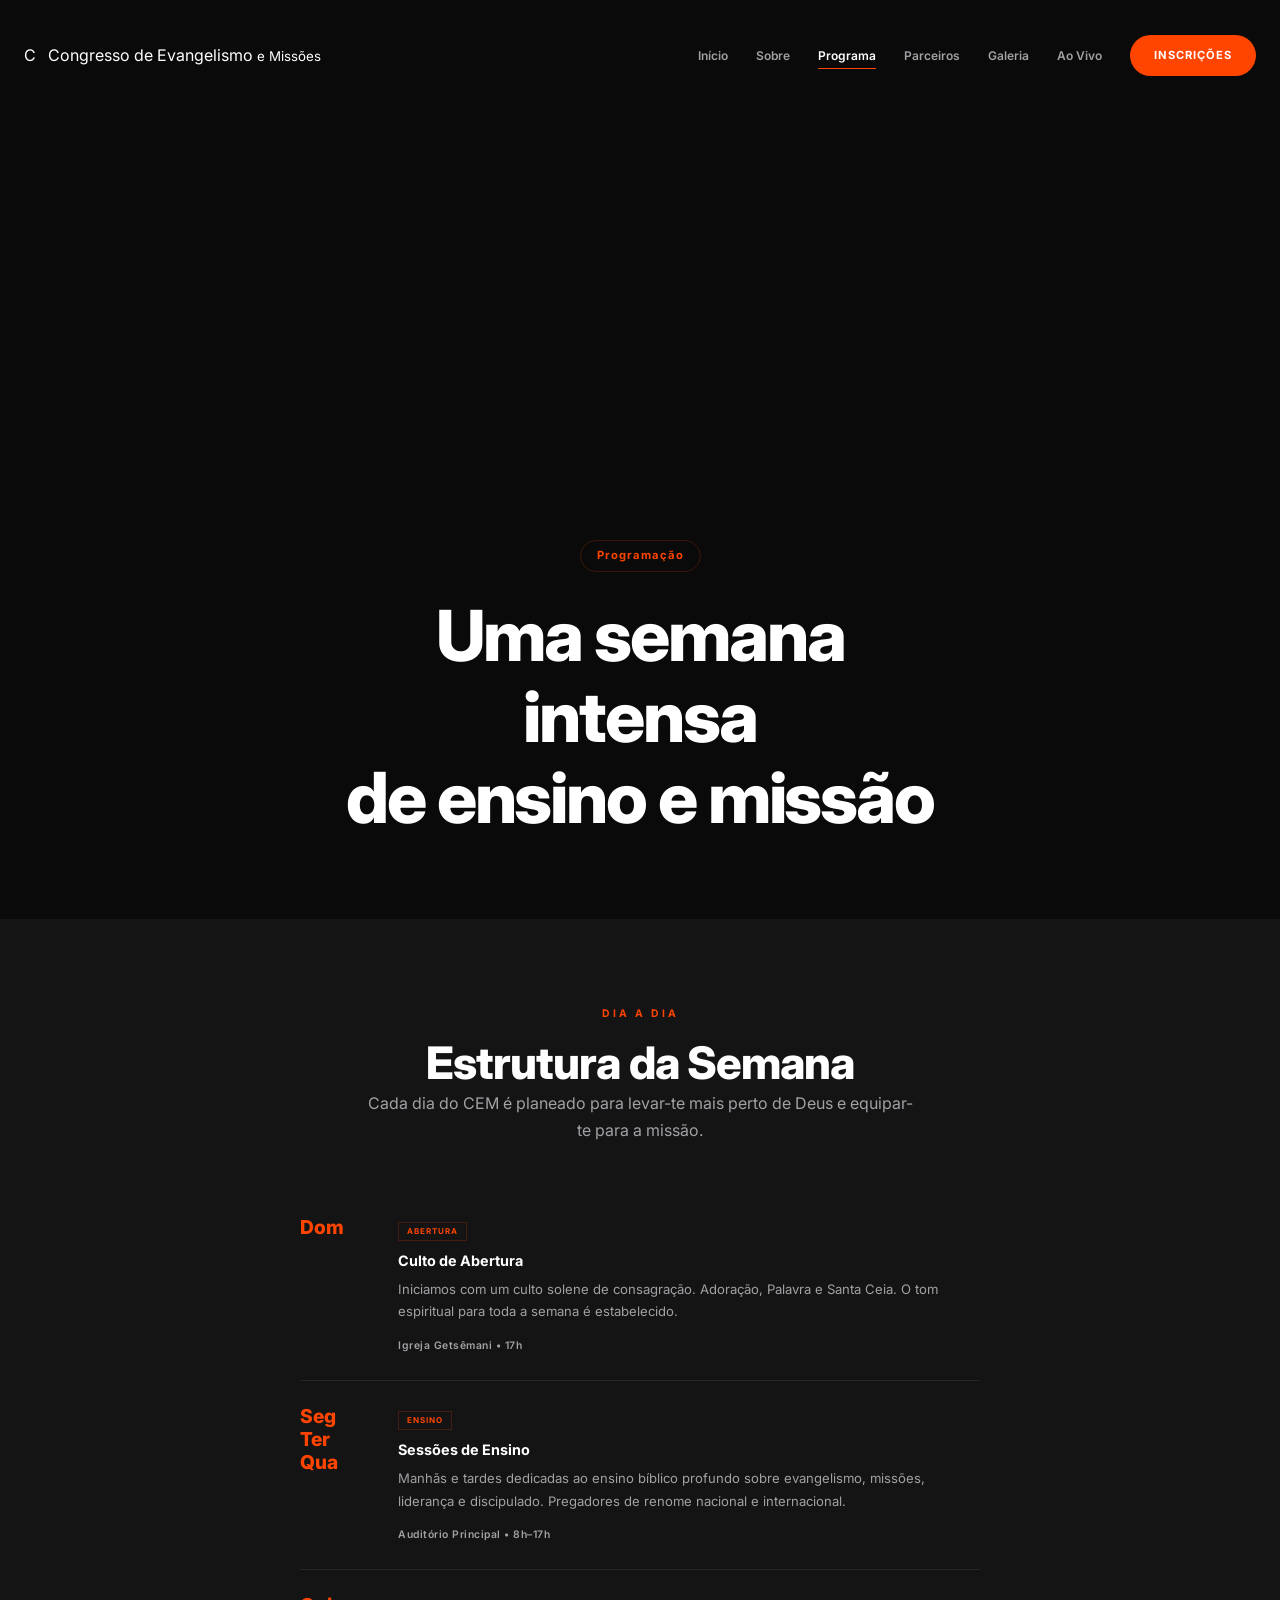
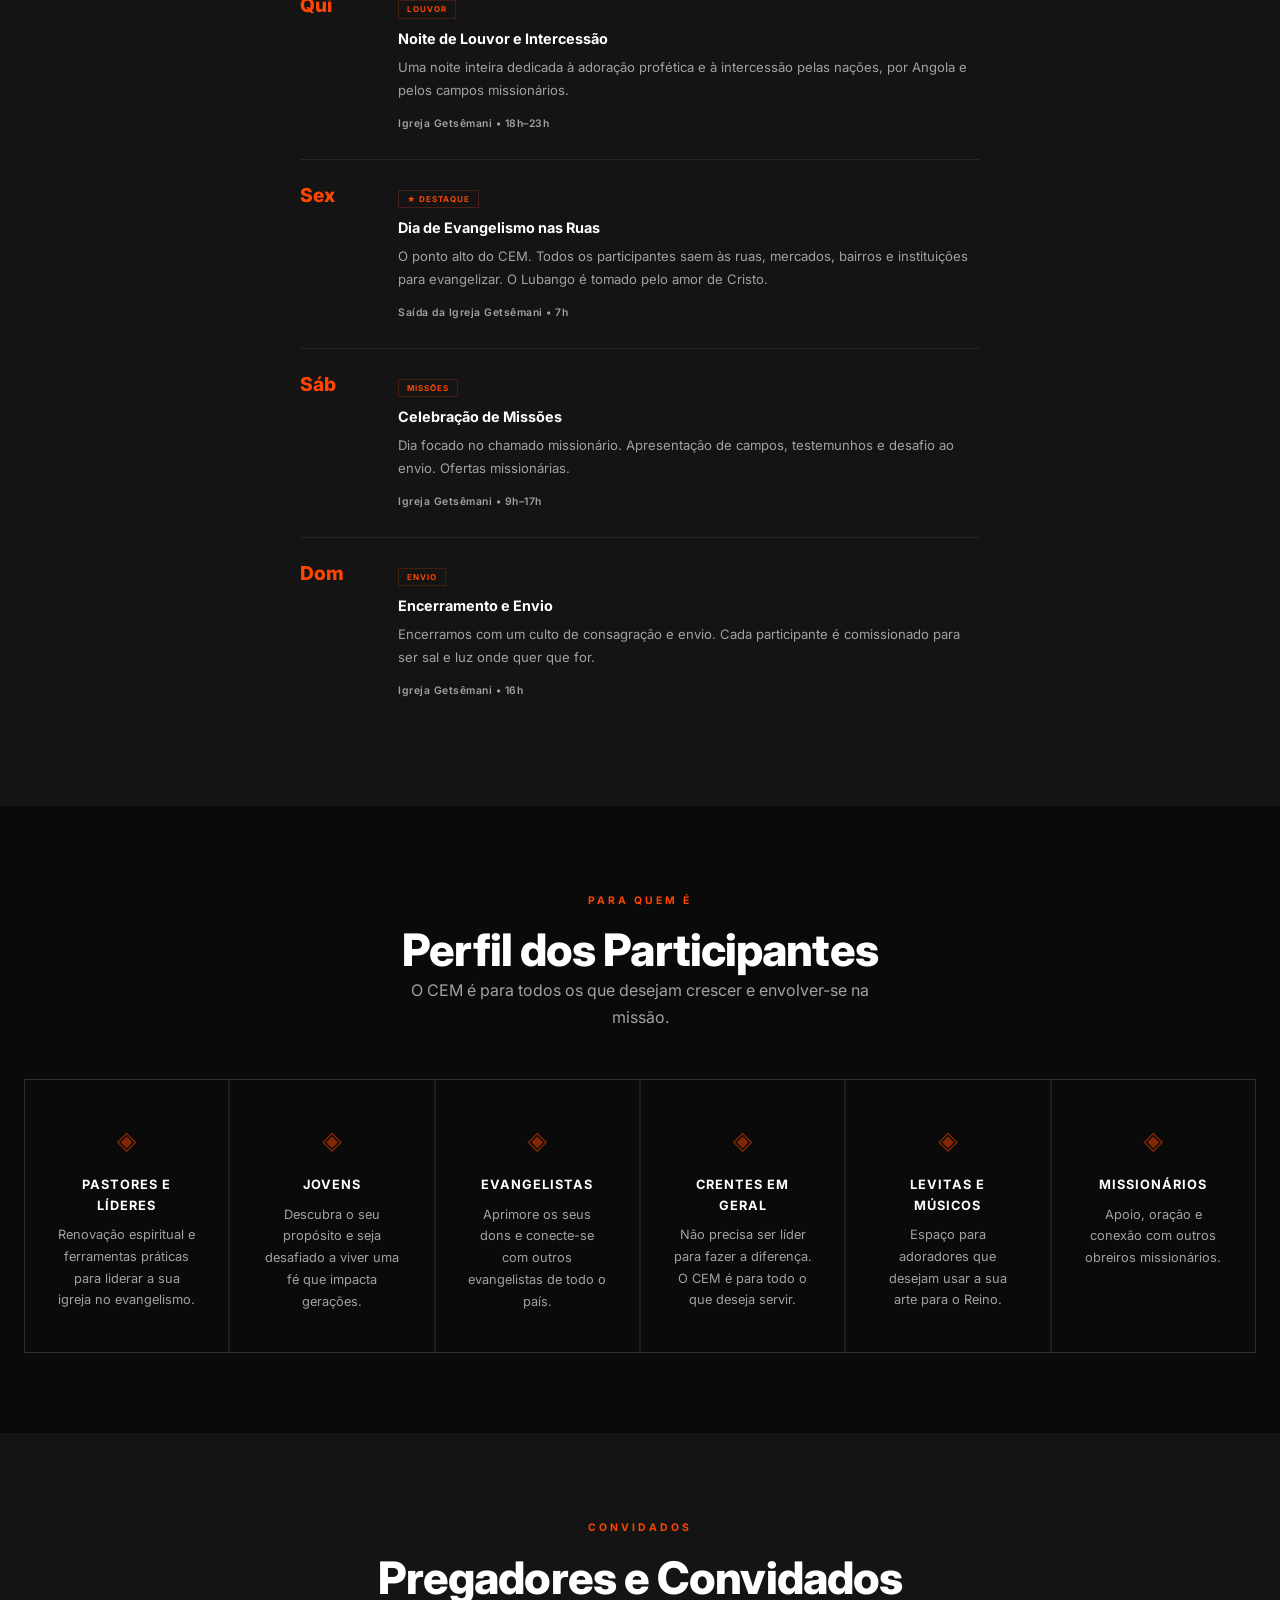
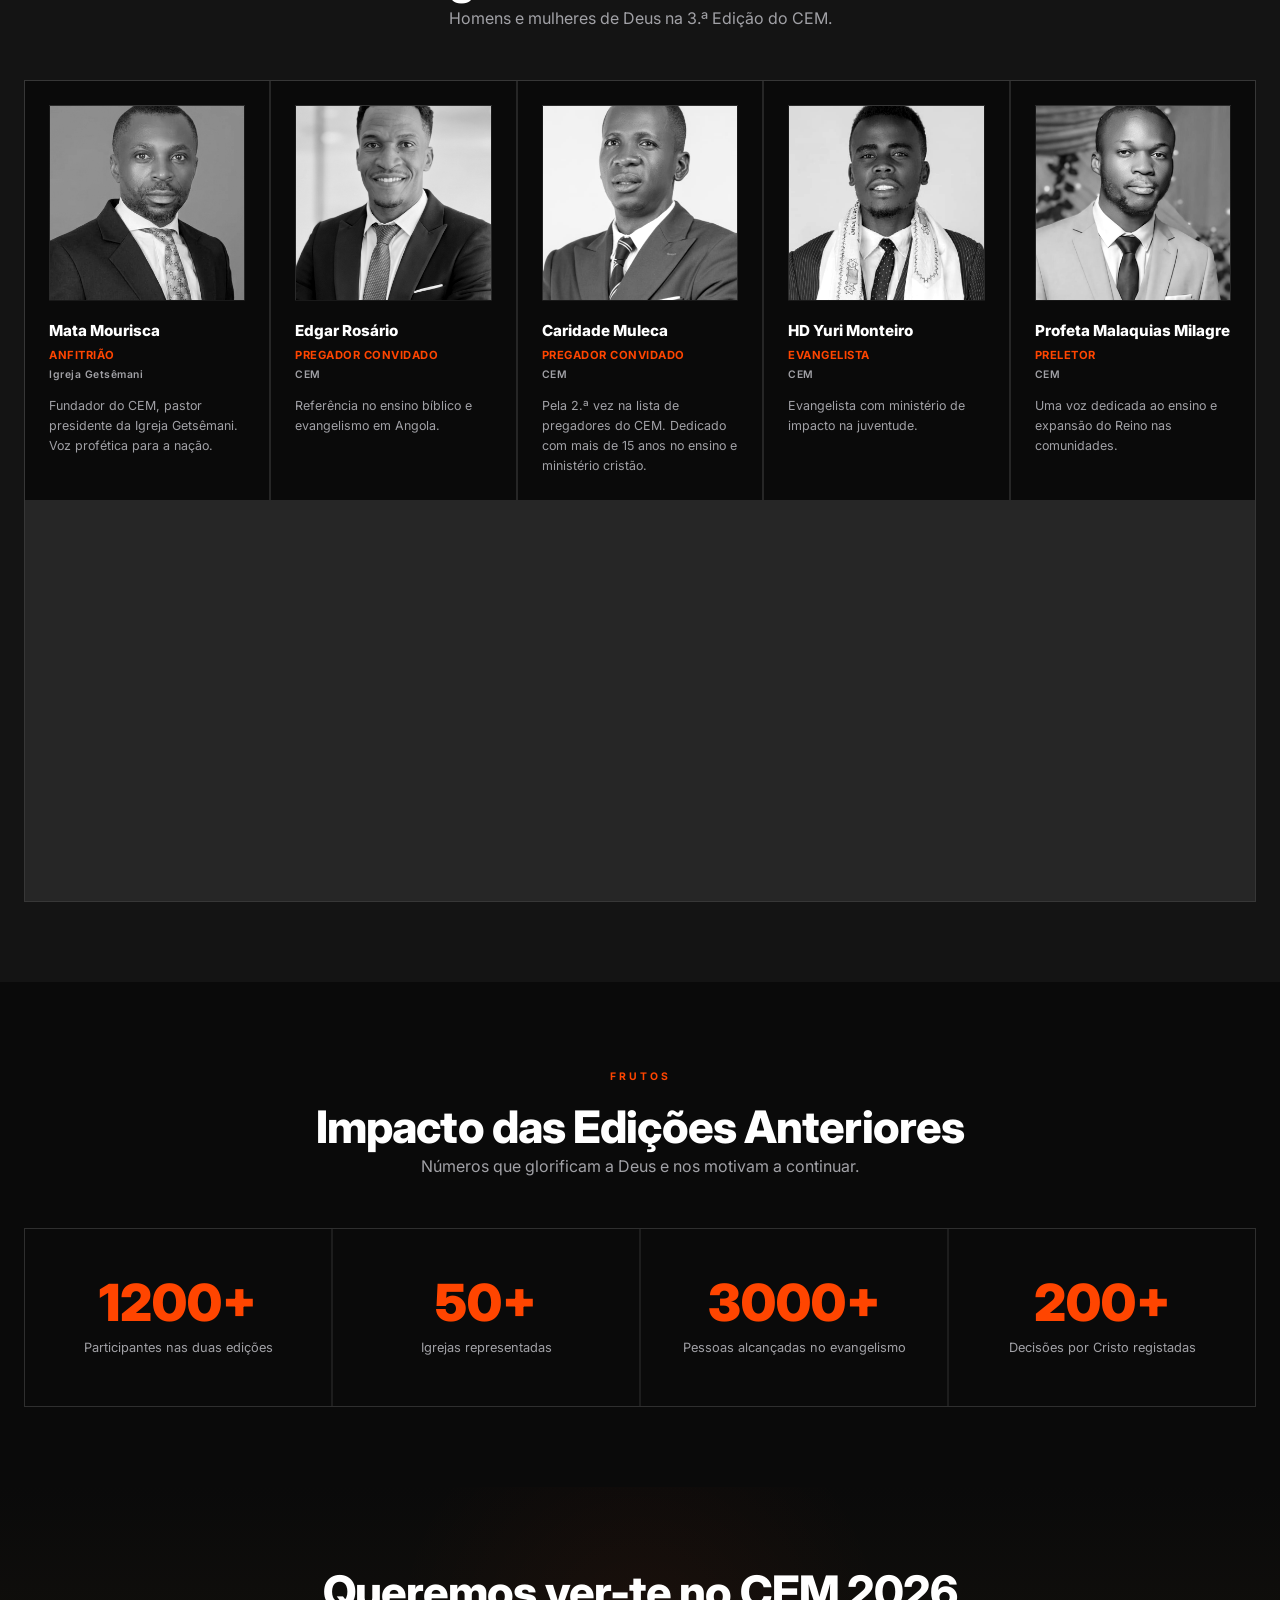
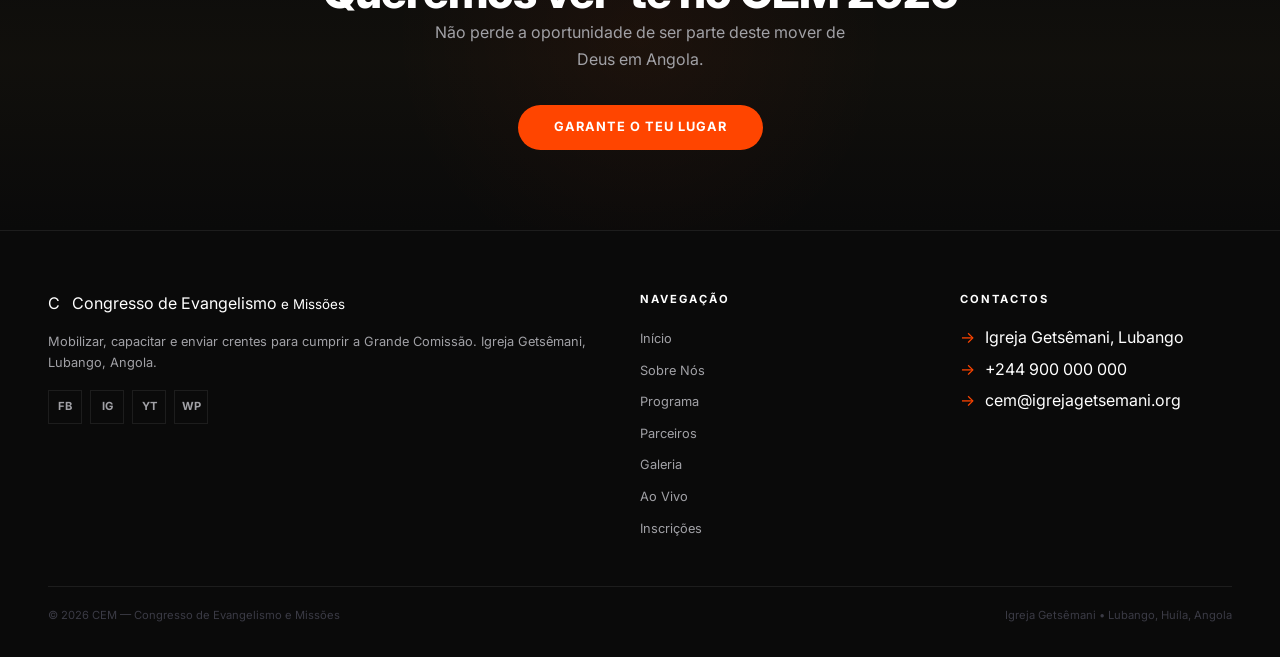
==== congresso.html @ a2cdaaf8 "Initial commit" ====
<!DOCTYPE html>
<html lang="pt">
<head>
  <meta charset="UTF-8">
  <meta name="viewport" content="width=device-width, initial-scale=1.0">
  <title>Programa — CEM | Congresso de Evangelismo e Missões</title>
  <meta name="description" content="Programa completo do CEM: ensino, adoração, intercessão, evangelismo prático nas ruas e celebração de missões.">
  <link rel="icon" href="data:image/svg+xml,<svg xmlns='http://www.w3.org/2000/svg' viewBox='0 0 100 100'><text y='.9em' font-size='90'>✝</text></svg>">
  <link rel="stylesheet" href="css/style.css?v=5">
</head>
<body>

  <header class="header">
    <div class="container">
      <a href="index.html" class="logo">
        <span class="logo-icon">C</span>
        <span class="logo-text">Congresso de Evangelismo <small>e Missões</small></span>
      </a>
      <nav class="nav-desktop">
        <a href="index.html">Início</a>
        <a href="sobre.html">Sobre</a>
        <a href="congresso.html" class="active">Programa</a>
        <a href="parcerias.html">Parceiros</a>
        <a href="galeria.html">Galeria</a>
        <a href="live.html">Ao Vivo</a>
        <a href="inscricao.html" class="btn-small">Inscrições</a>
      </nav>
      <button class="hamburger" id="menuToggle" aria-label="Menu">
        <span></span><span></span><span></span>
      </button>
    </div>
  </header>

  <div class="menu-overlay" id="menuOverlay">
    <nav>
      <a href="index.html">Início</a>
      <a href="sobre.html">Sobre</a>
      <a href="congresso.html" class="active">Programa</a>
      <a href="parcerias.html">Parceiros</a>
      <a href="galeria.html">Galeria</a>
      <a href="live.html">Ao Vivo</a>
      <a href="inscricao.html">Inscrições</a>
    </nav>
  </div>

  <div class="page-hero">
    <div class="hero-rings">
      <div class="hero-ring"></div>
      <div class="hero-ring r2"></div>
      <div class="hero-ring r3"></div>
    </div>
    <div class="container">
      <span class="hero-badge">Programação</span>
      <h1>Uma semana intensa<br>de ensino e missão</h1>
    </div>
  </div>

  <section class="page-section alt">
    <div class="container text-center">
      <span class="section-label">Dia a Dia</span>
      <h2>Estrutura da Semana</h2>
      <p style="max-width:550px;margin:0 auto 3rem;">Cada dia do CEM é planeado para levar-te mais perto de Deus e equipar-te para a missão.</p>
    </div>
    <div class="container">
      <div class="schedule-list">
        <div class="schedule-item" id="dom">
          <div class="schedule-day">Dom</div>
          <div>
            <span class="schedule-badge">Abertura</span>
            <h4>Culto de Abertura</h4>
            <p>Iniciamos com um culto solene de consagração. Adoração, Palavra e Santa Ceia. O tom espiritual para toda a semana é estabelecido.</p>
            <span class="schedule-time">Igreja Getsêmani • 17h</span>
          </div>
        </div>
        <div class="schedule-item" id="seg">
          <div class="schedule-day">Seg<br>Ter<br>Qua</div>
          <div>
            <span class="schedule-badge">Ensino</span>
            <h4>Sessões de Ensino</h4>
            <p>Manhãs e tardes dedicadas ao ensino bíblico profundo sobre evangelismo, missões, liderança e discipulado. Pregadores de renome nacional e internacional.</p>
            <span class="schedule-time">Auditório Principal • 8h–17h</span>
          </div>
        </div>
        <div class="schedule-item" id="qui">
          <div class="schedule-day">Qui</div>
          <div>
            <span class="schedule-badge">Louvor</span>
            <h4>Noite de Louvor e Intercessão</h4>
            <p>Uma noite inteira dedicada à adoração profética e à intercessão pelas nações, por Angola e pelos campos missionários.</p>
            <span class="schedule-time">Igreja Getsêmani • 18h–23h</span>
          </div>
        </div>
        <div class="schedule-item" id="sex">
          <div class="schedule-day">Sex</div>
          <div>
            <span class="schedule-badge highlight">★ Destaque</span>
            <h4>Dia de Evangelismo nas Ruas</h4>
            <p>O ponto alto do CEM. Todos os participantes saem às ruas, mercados, bairros e instituições para evangelizar. O Lubango é tomado pelo amor de Cristo.</p>
            <span class="schedule-time">Saída da Igreja Getsêmani • 7h</span>
          </div>
        </div>
        <div class="schedule-item" id="sab">
          <div class="schedule-day">Sáb</div>
          <div>
            <span class="schedule-badge">Missões</span>
            <h4>Celebração de Missões</h4>
            <p>Dia focado no chamado missionário. Apresentação de campos, testemunhos e desafio ao envio. Ofertas missionárias.</p>
            <span class="schedule-time">Igreja Getsêmani • 9h–17h</span>
          </div>
        </div>
        <div class="schedule-item" id="domingo">
          <div class="schedule-day">Dom</div>
          <div>
            <span class="schedule-badge">Envio</span>
            <h4>Encerramento e Envio</h4>
            <p>Encerramos com um culto de consagração e envio. Cada participante é comissionado para ser sal e luz onde quer que for.</p>
            <span class="schedule-time">Igreja Getsêmani • 16h</span>
          </div>
        </div>
      </div>
    </div>
  </section>

  <section class="page-section">
    <div class="container text-center">
      <span class="section-label">Para Quem É</span>
      <h2>Perfil dos Participantes</h2>
      <p style="max-width:500px;margin:0 auto 3rem;">O CEM é para todos os que desejam crescer e envolver-se na missão.</p>
    </div>
    <div class="container">
      <div class="pillars-grid">
        <div class="pillar-card"><span class="icon">◈</span><h4>Pastores e Líderes</h4><p>Renovação espiritual e ferramentas práticas para liderar a sua igreja no evangelismo.</p></div>
        <div class="pillar-card"><span class="icon">◈</span><h4>Jovens</h4><p>Descubra o seu propósito e seja desafiado a viver uma fé que impacta gerações.</p></div>
        <div class="pillar-card"><span class="icon">◈</span><h4>Evangelistas</h4><p>Aprimore os seus dons e conecte-se com outros evangelistas de todo o país.</p></div>
        <div class="pillar-card"><span class="icon">◈</span><h4>Crentes em Geral</h4><p>Não precisa ser líder para fazer a diferença. O CEM é para todo o que deseja servir.</p></div>
        <div class="pillar-card"><span class="icon">◈</span><h4>Levitas e Músicos</h4><p>Espaço para adoradores que desejam usar a sua arte para o Reino.</p></div>
        <div class="pillar-card"><span class="icon">◈</span><h4>Missionários</h4><p>Apoio, oração e conexão com outros obreiros missionários.</p></div>
      </div>
    </div>
  </section>

  <section class="page-section alt">
    <div class="container text-center">
      <span class="section-label">Convidados</span>
      <h2>Pregadores e Convidados</h2>
      <p style="max-width:500px;margin:0 auto 3rem;">Homens e mulheres de Deus na 3.ª Edição do CEM.</p>
    </div>
    <div class="container">
      <div class="speakers-grid">
        <div class="speaker-card" data-reveal>
          <div class="speaker-photo">
            <img src="images/pregadores/Mata_Mourisca.png" class="speaker-img" alt="Mata Mourisca">
          </div>
          <div class="speaker-info">
            <h4>Mata Mourisca</h4>
            <span class="speaker-role">Anfitrião</span>
            <span class="speaker-org">Igreja Getsêmani</span>
          </div>
          <p>Fundador do CEM, pastor presidente da Igreja Getsêmani. Voz profética para a nação.</p>
        </div>
        <div class="speaker-card" data-reveal>
          <div class="speaker-photo">
            <img src="images/pregadores/01.png" class="speaker-img" alt="Edgar Rosário">
          </div>
          <div class="speaker-info">
            <h4>Edgar Rosário</h4>
            <span class="speaker-role">Pregador Convidado</span>
            <span class="speaker-org">CEM</span>
          </div>
          <p>Referência no ensino bíblico e evangelismo em Angola.</p>
        </div>
        <div class="speaker-card" data-reveal>
          <div class="speaker-photo">
            <img src="images/pregadores/02.png" class="speaker-img" alt="Caridade Muleca">
          </div>
          <div class="speaker-info">
            <h4>Caridade Muleca</h4>
            <span class="speaker-role">Pregador Convidado</span>
            <span class="speaker-org">CEM</span>
          </div>
          <p>Pela 2.ª vez na lista de pregadores do CEM. Dedicado com mais de 15 anos no ensino e ministério cristão.</p>
        </div>
        <div class="speaker-card" data-reveal>
          <div class="speaker-photo">
            <img src="images/pregadores/03.png" class="speaker-img" alt="HD Yuri Monteiro">
          </div>
          <div class="speaker-info">
            <h4>HD Yuri Monteiro</h4>
            <span class="speaker-role">Evangelista</span>
            <span class="speaker-org">CEM</span>
          </div>
          <p>Evangelista com ministério de impacto na juventude.</p>
        </div>
        <div class="speaker-card" data-reveal>
          <div class="speaker-photo">
            <img src="images/pregadores/04.png" class="speaker-img" alt="Profeta Malaquias Milagre">
          </div>
          <div class="speaker-info">
            <h4>Profeta Malaquias Milagre</h4>
            <span class="speaker-role">Preletor</span>
            <span class="speaker-org">CEM</span>
          </div>
          <p>Uma voz dedicada ao ensino e expansão do Reino nas comunidades.</p>
        </div>
        <div class="speaker-card" data-reveal>
          <div class="speaker-photo">
            <img src="images/pregadores/05.png" class="speaker-img" alt="Apostolo Barish">
          </div>
          <div class="speaker-info">
            <h4>Apostolo Barish</h4>
            <span class="speaker-role">Preletor</span>
            <span class="speaker-org">CEM</span>
          </div>
          <p>Líder influente com forte dedicação ao discipulado e missões locais.</p>
        </div>
        <div class="speaker-card" data-reveal>
          <div class="speaker-photo">
            <img src="images/pregadores/06.png" class="speaker-img" alt="Apóstolo Rei Vaso.">
          </div>
          <div class="speaker-info">
            <h4>Apóstolo Rei Vaso.</h4>
            <span class="speaker-role">Preletor</span>
            <span class="speaker-org">CEM</span>
          </div>
          <p>Referência em evangelismo estratégico e plantação de igrejas.</p>
        </div>
        <div class="speaker-card" data-reveal>
          <div class="speaker-photo">
            <img src="images/pregadores/07.png" class="speaker-img" alt="Profetisa Mimi">
          </div>
          <div class="speaker-info">
            <h4>Profetisa Mimi</h4>
            <span class="speaker-role">Preletora</span>
            <span class="speaker-org">CEM</span>
          </div>
          <p>Missionária experiente na mobilização para a causa de Cristo.</p>
        </div>
        <div class="speaker-card" data-reveal>
          <div class="speaker-photo">
            <img src="images/pregadores/08.png" class="speaker-img" alt="Pr Tilson">
          </div>
          <div class="speaker-info">
            <h4>Pr Tilson</h4>
            <span class="speaker-role">Preletor</span>
            <span class="speaker-org">CEM</span>
          </div>
          <p>Voz atuante na liderança pastoral e no ensino bíblico aprofundado.</p>
        </div>
        <div class="speaker-card" data-reveal>
          <div class="speaker-photo">
            <img src="images/pregadores/09.png" class="speaker-img" alt="Ismae Yambi">
          </div>
          <div class="speaker-info">
            <h4>Ismae Yambi</h4>
            <span class="speaker-role">Preletor</span>
            <span class="speaker-org">CEM</span>
          </div>
          <p>Dedicado ao ensino transformador e compromisso com missões locais.</p>
        </div>
      </div>
    </div>
  </section>

  <section class="page-section">
    <div class="container text-center">
      <span class="section-label">Frutos</span>
      <h2>Impacto das Edições Anteriores</h2>
      <p style="max-width:500px;margin:0 auto 3rem;">Números que glorificam a Deus e nos motivam a continuar.</p>
    </div>
    <div class="container">
      <div class="stats-grid">
        <div class="stat-card"><div class="num">1200+</div><p>Participantes nas duas edições</p></div>
        <div class="stat-card"><div class="num">50+</div><p>Igrejas representadas</p></div>
        <div class="stat-card"><div class="num">3000+</div><p>Pessoas alcançadas no evangelismo</p></div>
        <div class="stat-card"><div class="num">200+</div><p>Decisões por Cristo registadas</p></div>
      </div>
    </div>
  </section>

  <section class="page-section cta-section">
    <div class="container text-center">
      <h2>Queremos ver-te no CEM 2026</h2>
      <p>Não perde a oportunidade de ser parte deste mover de Deus em Angola.</p>
      <a href="inscricao.html" class="btn btn-primary">Garante o teu lugar</a>
    </div>
  </section>

  <footer class="footer">
    <div class="container">
      <div class="footer-grid">
        <div class="footer-brand">
          <a href="index.html" class="logo">
            <span class="logo-icon">C</span>
            <span class="logo-text">Congresso de Evangelismo <small>e Missões</small></span>
          </a>
          <p>Mobilizar, capacitar e enviar crentes para cumprir a Grande Comissão. Igreja Getsêmani, Lubango, Angola.</p>
          <div class="footer-social">
            <a href="https://facebook.com/cemcongresso" target="_blank" aria-label="Facebook">FB</a>
            <a href="https://instagram.com/cemcongresso" target="_blank" aria-label="Instagram">IG</a>
            <a href="https://youtube.com/@cemcongresso" target="_blank" aria-label="YouTube">YT</a>
            <a href="https://wa.me/+244900000000" target="_blank" aria-label="WhatsApp">WP</a>
          </div>
        </div>
        <div>
          <h4>Navegação</h4>
          <ul>
            <li><a href="index.html">Início</a></li>
            <li><a href="sobre.html">Sobre Nós</a></li>
            <li><a href="congresso.html">Programa</a></li>
            <li><a href="parcerias.html">Parceiros</a></li>
            <li><a href="galeria.html">Galeria</a></li>
            <li><a href="live.html">Ao Vivo</a></li>
            <li><a href="inscricao.html">Inscrições</a></li>
          </ul>
        </div>
        <div>
          <h4>Contactos</h4>
          <ul>
            <li><span class="ci">→</span> Igreja Getsêmani, Lubango</li>
            <li><span class="ci">→</span> +244 900 000 000</li>
            <li><span class="ci">→</span> cem@igrejagetsemani.org</li>
          </ul>
        </div>
      </div>
      <div class="footer-bottom">
        <span>&copy; 2026 CEM — Congresso de Evangelismo e Missões</span>
        <span>Igreja Getsêmani • Lubango, Huíla, Angola</span>
      </div>
    </div>
  </footer>

  <button class="back-top" id="backTop">↑</button>
  <script src="js/main.js"></script>
</body>
</html>
---- css/style.css ----
@import url('https://fonts.googleapis.com/css2?family=Inter:wght@400;500;600;700;800;900&display=swap');

:root {
  --bg: #0a0a0a;
  --bg-alt: #141414;
  --bg-light: #f5f5f7;
  --card-bg: rgba(255, 255, 255, 0.03);
  --card-hover: rgba(255, 255, 255, 0.06);
  --gold: #ff4500;
  --gold-dim: rgba(255, 69, 0, 0.1);
  --gold-glow: rgba(255, 69, 0, 0.05);
  --red: #ff4500;
  --red-hover: #ff6022;
  --white: #ffffff;
  --muted: #a1a1a6;
  --text-dark: #1c1c1e;
  --muted-dark: #6b6b80;
  --border: rgba(255, 255, 255, 0.08);
  --border-gold: rgba(255, 69, 0, 0.2);
  --font: 'Inter', system-ui, sans-serif;
  --max-w: 1440px;
  --header-h: 72px;
  --ease: cubic-bezier(0.25, 0.46, 0.45, 0.94);
}

*, *::before, *::after { margin: 0; padding: 0; box-sizing: border-box; }
html { scroll-behavior: smooth; -webkit-font-smoothing: antialiased; }
body {
  font-family: var(--font);
  color: var(--white);
  background: var(--bg);
  line-height: 1.6;
  overflow-x: hidden;
}
a { color: currentColor; text-decoration: none; }
ul { list-style: none; }
button { cursor: pointer; border: none; font-family: inherit; background: none; color: inherit; font-size: inherit; }
input, textarea, select { font-family: inherit; font-size: inherit; outline: none; }
:focus-visible { outline: 2px solid var(--gold); outline-offset: 2px; }
button:focus-visible, a:focus-visible { outline: 2px solid var(--gold); outline-offset: 2px; border-radius: 4px; }

.container { width: 100%; max-width: var(--max-w); margin: 0 auto; padding: 0 24px; }

::selection { background: var(--gold); color: var(--bg); }

h1, h2, h3 { line-height: 1.15; font-weight: 800; color: var(--white); }
h1 { font-size: clamp(2.4rem, 5.5vw, 5rem); letter-spacing: -0.03em; }
h2 { font-size: clamp(1.6rem, 3.5vw, 2.8rem); letter-spacing: -0.02em; }
h3 { font-size: clamp(1.1rem, 1.8vw, 1.5rem); }
p { color: var(--muted); margin-bottom: 1rem; line-height: 1.7; }

/* ------------------------------------------------
   HEADER — clean minimal
   ------------------------------------------------ */
.header {
  position: fixed; top: 20px; left: 0; right: 0; z-index: 1000;
  height: var(--header-h);
  background: transparent;
  backdrop-filter: none;
  border-bottom: 1px solid transparent;
  transition: background 0.4s var(--ease), backdrop-filter 0.4s var(--ease), border-color 0.4s var(--ease), top 0.4s var(--ease);
}
.header.scrolled {
  top: 0;
  background: rgba(5, 5, 10, 0.88);
  backdrop-filter: blur(20px);
  border-bottom: 1px solid var(--border);
}
.header .container { display: flex; align-items: center; justify-content: space-between; height: 100%; }

.header-left {
  display: flex;
  align-items: center;
  gap: 30px;
}
.mini-countdown {
  opacity: 0;
  visibility: hidden;
  transform: translateY(10px);
  transition: all 0.3s var(--ease);
  font-size: 0.8rem;
  font-weight: 700;
  color: var(--gold);
  display: flex;
  align-items: baseline;
  background: rgba(255, 69, 0, 0.1);
  padding: 4px 10px;
  border-radius: 4px;
  border: 1px solid var(--border-gold);
}
.mini-countdown.visible {
  opacity: 1;
  visibility: visible;
  transform: translateY(0);
}
.m-cd-l {
  font-size: 0.65rem;
  color: var(--white);
  margin-right: 2px;
}
.m-cd-s {
  color: var(--muted);
  margin: 0 2px;
}
.logo { display: flex; align-items: center; gap: 12px; }
.logo-img {
  height: 40px;
  width: auto;
  object-fit: contain;
  transition: transform 0.3s var(--ease);
}
.logo:hover .logo-img {
  transform: scale(1.05);
}

.nav-desktop { display: flex; align-items: center; gap: 28px; }
.nav-desktop a {
  font-size: 0.75rem; font-weight: 600;
  color: var(--muted); transition: color 0.3s var(--ease);
  position: relative;
}
.nav-desktop a:hover,
.nav-desktop a.active { color: var(--white); }
.nav-desktop a::after {
  content: ''; position: absolute; bottom: -4px; left: 0;
  width: 0; height: 1.5px; background: var(--gold);
  transition: width 0.3s var(--ease);
}
.nav-desktop a:hover::after,
.nav-desktop a.active::after { width: 100%; }

.btn-small {
  padding: 12px 24px;
  background: var(--red);
  color: var(--white) !important;
  font-size: 0.7rem !important;
  font-weight: 700 !important;
  letter-spacing: 1px;
  text-transform: uppercase;
  border-radius: 100px;
  transition: background 0.3s var(--ease);
}
.btn-small::after { display: none !important; }
.btn-small:hover { background: var(--red-hover) !important; }

.hamburger {
  display: none;
  width: 36px; height: 36px;
  flex-direction: column; align-items: center; justify-content: center; gap: 5px;
}
.hamburger span { display: block; width: 20px; height: 1.5px; background: var(--white); transition: all 0.35s var(--ease); }
.hamburger.active span:nth-child(1) { transform: rotate(45deg) translate(4px, 4px); }
.hamburger.active span:nth-child(2) { opacity: 0; }
.hamburger.active span:nth-child(3) { transform: rotate(-45deg) translate(4px, -4px); }

.menu-overlay {
  position: fixed; inset: 0; z-index: 999;
  background: rgba(5, 5, 10, 0.98); backdrop-filter: blur(24px);
  display: flex; align-items: center; justify-content: center;
  opacity: 0; visibility: hidden;
  transition: all 0.4s var(--ease);
}
.menu-overlay.open { opacity: 1; visibility: visible; }
.menu-overlay nav { display: flex; flex-direction: column; align-items: center; gap: 20px; }
.menu-overlay nav a {
  font-size: clamp(1.5rem, 4vw, 2.5rem);
  font-weight: 700; color: var(--muted);
  transition: color 0.3s var(--ease);
}
.menu-overlay nav a:hover,
.menu-overlay nav a.active { color: var(--gold); }

/* ------------------------------------------------
   HERO — hatch style
   ------------------------------------------------ */
.hero {
  min-height: 100vh;
  display: flex; align-items: center; justify-content: center;
  padding-top: var(--header-h);
  position: relative;
  overflow: hidden;
  text-align: center;
}
.hero-map {
  position: absolute;
  top: 0;
  left: 0;
  width: 100%;
  height: 100%;
  pointer-events: none;
  z-index: 0;
}
.hero .container { position: relative; z-index: 1; max-width: 700px; }

.hero-badge {
  display: inline-block;
  font-size: 0.7rem;
  font-weight: 700;
  letter-spacing: 1px;
  color: var(--gold);
  border: 1px solid var(--border-gold);
  padding: 6px 16px;
  margin-bottom: 1.5rem;
  border-radius: 100px;
}
.hero-date {
  font-size: clamp(0.65rem, 1.2vw, 0.8rem);
  font-weight: 700;
  letter-spacing: 3px;
  color: var(--muted);
  margin-bottom: 1.5rem;
}
.hero-title {
  margin-bottom: 0.5rem;
  position: relative;
}
.hero-text-group {
  display: block;
}
.hero-line {
  display: block;
  opacity: 0;
  animation: heroTextAnim 14s var(--ease) infinite;
}
.line-1 { animation-delay: 0s; }
.line-2 { animation-delay: 0.2s; }
.line-3 { animation-delay: 0.4s; }
.line-4 { animation-delay: 0.6s; }
.line-5 { animation-delay: 0.8s; }
@font-face {
  font-family: 'Holimount';
  src: url('../fonts/Holimount.otf') format('opentype');
  font-weight: normal;
  font-style: normal;
  font-display: swap;
}

.hero-title .hl { 
  color: var(--gold); 
  font-family: 'Holimount', cursive;
  font-size: 4.2em;
  font-weight: normal;
  display: inline-block;
  line-height: 0.8;
  transform: translateY(-0.35em);
}
.hero-year {
  position: absolute;
  left: 50%;
  top: 50%;
  transform: translate(-50%, -50%) scale(0.9);
  height: 7em;
  opacity: 0;
  animation: heroYearAnim 14s var(--ease) infinite;
}
@keyframes heroTextAnim {
  0% { opacity: 0; transform: translateX(30px); filter: blur(8px); }
  7% { opacity: 1; transform: translateX(0); filter: blur(0); }
  40% { opacity: 1; transform: translateX(0); filter: blur(0); }
  47% { opacity: 0; transform: translateX(-30px); filter: blur(8px); }
  100% { opacity: 0; transform: translateX(-30px); filter: blur(8px); }
}
@keyframes heroYearAnim {
  0%, 46% { opacity: 0; transform: translate(-50%, -50%) scale(0.9); filter: blur(8px); }
  53% { opacity: 1; transform: translate(-50%, -50%) scale(1); filter: blur(0); }
  93% { opacity: 1; transform: translate(-50%, -50%) scale(1.05); filter: blur(0); }
  100% { opacity: 0; transform: translate(-50%, -50%) scale(1.1); filter: blur(8px); }
}
.hero-sub {
  font-size: 1rem;
  color: var(--muted);
  max-width: 520px;
  margin: -0.5rem auto 1rem;
  line-height: 1.7;
}
.hero-availability {
  font-size: 0.8rem;
  font-weight: 600;
  color: var(--gold);
  margin-bottom: 2rem;
}
.hero-actions { display: flex; gap: 12px; justify-content: center; flex-wrap: wrap; }

/* ------------------------------------------------
   BUTTONS
   ------------------------------------------------ */
.btn {
  display: inline-flex;
  align-items: center;
  justify-content: center;
  gap: 8px;
  padding: 16px 36px;
  font-size: 0.8rem;
  font-weight: 700;
  letter-spacing: 1px;
  text-transform: uppercase;
  border-radius: 100px;
  transition: all 0.3s var(--ease);
  line-height: 1;
}
.btn-primary { background: var(--red); color: var(--white); }
.btn-primary:hover { background: var(--red-hover); transform: translateY(-2px); box-shadow: 0 8px 24px rgba(255, 69, 0, 0.3); }
.btn-outline { background: #1c1c1e; color: var(--white); border: 1px solid rgba(255, 255, 255, 0.15); }
.btn-outline:hover { background: rgba(255, 255, 255, 0.08); border-color: var(--white); transform: translateY(-2px); }
.btn-full { width: 100%; justify-content: center; }

/* ------------------------------------------------
   COUNTDOWN TIMER
   ------------------------------------------------ */
.countdown-bar {
  border-top: 1px solid var(--border);
  border-bottom: 1px solid var(--border);
  background: var(--bg-alt);
  padding: 20px 0;
}
.countdown-wrapper {
  display: flex;
  align-items: center;
  justify-content: center;
  gap: 15px;
}
.countdown-container {
  display: flex;
  align-items: center;
  justify-content: center;
  gap: 40px;
  flex-wrap: wrap;
}
.countdown-phrase {
  font-size: 1.1rem;
  font-weight: 800;
  text-transform: uppercase;
  letter-spacing: 2px;
  color: var(--white);
  text-align: center;
  margin: 0;
}
.countdown-phrase span {
  color: var(--gold);
}
.countdown-phrase .hl {
  font-family: 'Holimount', cursive;
  font-size: 5.5em;
  font-weight: normal;
  text-transform: none; /* overrides the uppercase from the phrase */
  color: var(--gold);
  line-height: 0.5;
  display: inline-block;
  vertical-align: middle;
  transform: translateY(0.05em);
  margin-left: -12px; /* Pulls the word to the left */
}
.cd-item {
  display: flex;
  flex-direction: column;
  align-items: center;
  min-width: 60px;
}
.cd-num {
  font-size: clamp(1.8rem, 4vw, 2.5rem);
  font-weight: 900;
  color: var(--white);
  line-height: 1;
  font-family: var(--font);
}
.cd-label {
  font-size: 0.65rem;
  font-weight: 700;
  letter-spacing: 2px;
  text-transform: uppercase;
  color: var(--gold);
  margin-top: 4px;
}
.cd-sep {
  font-size: 2rem;
  font-weight: 700;
  color: var(--muted);
  transform: translateY(-8px);
}
.cd-live {
  font-size: 1.5rem;
  font-weight: 800;
  color: var(--gold);
  letter-spacing: 2px;
  text-transform: uppercase;
}

/* ------------------------------------------------
   SECTION COMMON
   ------------------------------------------------ */
.section { padding: 100px 0; }
.section-days { background: var(--bg-alt); }
.section-banner { background: var(--bg); padding: 0; }
.section-speakers { background: var(--bg); }
.section-curated { background: var(--bg-alt); }
.section-highlights { background: var(--bg); }
.section-testimonials { background: var(--bg-alt); }
.section-venue { background: var(--bg); }
.section-tickets { background: var(--bg-alt); }
/* Light alternating sections (like Hatch white sections) */
.section-light {
  background: var(--bg-light);
}
.section-light .section-title,
.section-light h2,
.section-light h3,
.section-light h4 {
  color: var(--text-dark);
}
.section-light .section-desc,
.section-light p {
  color: var(--muted-dark);
}
.section-light .day-card,
.section-light .talk-card,
.section-light .ticket-card {
  background: #ffffff;
  border: 1px solid rgba(0, 0, 0, 0.06);
}
.section-light .day-card:hover {
  background: rgba(0, 0, 0, 0.02);
}
.section-light .day-meta {
  color: var(--muted-dark);
}
.section-light .days-grid,
.section-light .talks-grid,
.section-light .tickets-grid {
  background: rgba(0, 0, 0, 0.08);
  border: 1px solid rgba(0, 0, 0, 0.08);
}
.section-light .day-badge {
  color: var(--gold);
  border-color: var(--border-gold);
}
.section-light .cheio-badge,
.section-light .ticket-badge.cheio-badge {
  color: var(--muted-dark);
  border-color: rgba(0, 0, 0, 0.1);
}
.section-light .ticket-price {
  color: var(--gold);
}
.section-light .ticket-card ul li {
  color: var(--muted-dark);
  border-bottom: 1px solid rgba(0, 0, 0, 0.06);
}
.section-light .ticket-left {
  color: var(--gold);
}
.section-light .ticket-note p {
  color: var(--muted-dark);
}
.section-light .ticket-card.featured {
  background: #ffffff;
  border: 1px solid var(--border-gold);
}
.section-light .talk-card {
  background: #ffffff;
}
.section-light .talk-card:hover {
  background: rgba(0, 0, 0, 0.02);
}
.section-light .talk-tag {
  color: var(--gold);
  border-color: var(--border-gold);
}
.section-light .talk-card h4 {
  color: var(--text-dark);
}
.section-light .talk-card p {
  color: var(--muted-dark);
}

.section-label {
  display: inline-block;
  font-size: 0.65rem;
  font-weight: 700;
  letter-spacing: 3px;
  text-transform: uppercase;
  color: var(--gold);
  margin-bottom: 1rem;
}
.section-title {
  margin-bottom: 0.75rem;
  max-width: 600px;
}
.section-desc {
  font-size: 0.95rem;
  color: var(--muted);
  max-width: 520px;
  margin-bottom: 3rem;
}

/* ------------------------------------------------
   BRANDS STRIP (like Hatch logos)
   ------------------------------------------------ */
.brands {
  display: flex;
  flex-wrap: wrap;
  gap: 24px 48px;
  align-items: center;
  margin-top: 2.5rem;
}
.brands span {
  font-size: 0.65rem;
  font-weight: 700;
  letter-spacing: 2px;
  color: var(--muted);
  opacity: 0.4;
  white-space: nowrap;
}

/* ------------------------------------------------
   DAYS GRID — like Hatch "3 Days to go deep"
   ------------------------------------------------ */
.days-grid {
  display: grid;
  grid-template-columns: repeat(3, 1fr);
  gap: 2px;
  background: var(--border);
  border: 1px solid var(--border);
}
.day-card {
  background: var(--bg);
  padding: 36px 32px;
  position: relative;
  display: flex;
  flex-direction: column;
  transition: background 0.35s var(--ease), border-color 0.35s var(--ease);
}
.day-card:hover {
  background: var(--card-hover);
}
.day-card.last {
  background: var(--bg);
}
.day-card.soldout { background: var(--bg-alt); }
.day-badge {
  display: inline-block;
  font-size: 0.55rem;
  font-weight: 700;
  letter-spacing: 1px;
  text-transform: uppercase;
  color: var(--gold);
  border: 1px solid var(--border-gold);
  padding: 3px 12px;
  border-radius: 100px;
  margin-bottom: 1rem;
  align-self: flex-start;
}
.cheio-badge {
  color: var(--muted);
  border-color: rgba(255, 255, 255, 0.1);
}
.day-label {
  font-size: 0.65rem;
  font-weight: 700;
  letter-spacing: 2px;
  text-transform: uppercase;
  color: var(--muted);
  margin-bottom: 0.5rem;
}
.day-card h3 {
  font-size: clamp(1rem, 1.5vw, 1.3rem);
  font-weight: 800;
  margin-bottom: 0.75rem;
}
.day-card p {
  font-size: 0.82rem;
  margin-bottom: auto;
  flex: 1;
}
.day-meta {
  display: block;
  font-size: 0.65rem;
  font-weight: 600;
  color: var(--muted);
  letter-spacing: 0.5px;
  margin: 1rem 0 0.75rem;
}
.day-cta {
  font-size: 0.7rem;
  font-weight: 700;
  letter-spacing: 1px;
  text-transform: uppercase;
  color: var(--gold);
  transition: opacity 0.3s;
}
.day-cta:hover { opacity: 0.7; }

/* ------------------------------------------------
   BANNER OFICIAL
   ------------------------------------------------ */
.banner-img {
  width: 100%;
  height: auto;
  display: block;
}

/* ------------------------------------------------
   SPEAKERS GRID — hatch style with company
   ------------------------------------------------ */
.speakers-grid {
  display: grid;
  grid-template-columns: repeat(5, 1fr);
  gap: 2px;
  background: var(--border);
  border: 1px solid var(--border);
}
.speaker-card {
  background: var(--bg);
  padding: 24px;
  display: flex;
  flex-direction: column;
}
.speaker-photo {
  width: 100%;
  aspect-ratio: 1;
  background: radial-gradient(circle at 50% 120%, #2c2c2c 0%, #050505 85%);
  border: 1px solid var(--border);
  position: relative;
  overflow: hidden;
  margin-bottom: 18px;
  display: flex;
  align-items: center;
  justify-content: center;
}
.speaker-photo::before {
  content: '';
  position: absolute;
  inset: 0;
  background-image: linear-gradient(rgba(255, 255, 255, 0.04) 1px, transparent 1px),
                    linear-gradient(90deg, rgba(255, 255, 255, 0.04) 1px, transparent 1px);
  background-size: 16px 16px;
  pointer-events: none;
}
.speaker-photo-sil {
  width: 44%;
  height: 44%;
  background: #333336;
  border-radius: 50%;
  position: relative;
  transform: translateY(10px);
}
.speaker-photo-sil::after {
  content: '';
  position: absolute;
  top: 70%; left: -30%;
  width: 160%;
  height: 120%;
  background: #222224;
  border-radius: 50% 50% 0 0;
}
.speaker-initials {
  position: absolute;
  font-size: 1.4rem;
  font-weight: 900;
  color: rgba(255, 255, 255, 0.8);
  letter-spacing: -0.5px;
  z-index: 5;
}
.speaker-img {
  width: 100%;
  height: 100%;
  object-fit: cover;
  position: absolute;
  top: 0;
  left: 0;
  z-index: 10;
  filter: grayscale(100%) contrast(1.1); /* Standard aesthetic for professional headshots, can remove if not wanted */
  transition: all 0.4s var(--ease);
}
.speaker-card:hover .speaker-img {
  filter: grayscale(0%);
  transform: scale(1.05);
}
.speaker-info { margin-bottom: 12px; }
.speaker-info h4 {
  font-size: 0.95rem;
  font-weight: 800;
  color: var(--white);
  margin-bottom: 4px;
}
.speaker-role {
  display: block;
  font-size: 0.7rem;
  color: var(--gold);
  font-weight: 700;
  text-transform: uppercase;
  letter-spacing: 0.5px;
}
.speaker-org {
  display: block;
  font-size: 0.65rem;
  color: var(--muted);
  font-weight: 600;
  letter-spacing: 0.5px;
  margin-top: 2px;
}
.speaker-card p {
  font-size: 0.78rem;
  margin: 0;
  color: var(--muted);
  line-height: 1.6;
}

/* ------------------------------------------------
   TALKS GRID — like Hatch "Inspiring, practical & relevant"
   ------------------------------------------------ */
.talks-grid {
  display: grid;
  grid-template-columns: repeat(3, 1fr);
  gap: 2px;
  background: var(--border);
  border: 1px solid var(--border);
}
.talk-card {
  background: var(--bg-alt);
  padding: 36px 32px;
  transition: background 0.35s var(--ease);
}
.talk-card:hover { background: var(--card-hover); }
.talk-tag {
  display: inline-block;
  font-size: 0.55rem;
  font-weight: 700;
  letter-spacing: 1px;
  color: var(--gold);
  padding: 2px 8px;
  border: 1px solid var(--border-gold);
  margin-bottom: 12px;
}
.talk-card h4 {
  font-size: 0.9rem;
  font-weight: 700;
  color: var(--white);
  margin-bottom: 6px;
}
.talk-card p {
  font-size: 0.75rem;
  color: var(--muted);
  margin: 0;
}

/* ------------------------------------------------
   TESTIMONIALS — hatch style
   ------------------------------------------------ */
.testimonials-grid {
  display: grid;
  grid-template-columns: repeat(3, 1fr);
  gap: 2px;
  background: var(--border);
  border: 1px solid var(--border);
}
.testimonial-card {
  background: var(--bg);
  padding: 40px 32px;
  display: flex;
  flex-direction: column;
}
.testimonial-card p {
  font-size: 0.9rem;
  color: rgba(240, 236, 228, 0.7);
  line-height: 1.7;
  flex: 1;
  margin-bottom: 1.25rem;
}
.testimonial-author strong {
  display: block;
  font-weight: 700;
  color: var(--white);
  font-size: 0.85rem;
  margin-bottom: 2px;
}
.testimonial-author span {
  font-size: 0.7rem;
  color: var(--muted);
}

/* ------------------------------------------------
   VENUE — hatch immersive full-bleed
   ------------------------------------------------ */
.section-venue {
  padding: 0;
  background: var(--bg);
}
.venue-cover {
  position: relative;
  min-height: 520px;
  display: flex;
  align-items: flex-end;
  background-color: #0d0d0f;
  background-image: url('../images/base.png');
  background-size: cover;
  background-position: center;
  overflow: hidden;
}
.venue-cover::before {
  content: '';
  position: absolute;
  inset: 0;
  background:
    radial-gradient(ellipse at 20% 80%, rgba(255, 69, 0, 0.06) 0%, transparent 50%),
    radial-gradient(ellipse at 80% 20%, rgba(255, 69, 0, 0.03) 0%, transparent 50%);
  pointer-events: none;
}
.venue-cover::after {
  content: '';
  position: absolute;
  inset: 0;
  background-image:
    linear-gradient(rgba(255, 255, 255, 0.03) 1px, transparent 1px),
    linear-gradient(90deg, rgba(255, 255, 255, 0.03) 1px, transparent 1px);
  background-size: 32px 32px;
  pointer-events: none;
}
.venue-overlay {
  position: absolute;
  inset: 0;
  background: linear-gradient(to top, rgba(10, 10, 10, 0.95) 0%, rgba(10, 10, 10, 0.4) 40%, rgba(10, 10, 10, 0.6) 100%);
}
.venue-foreground {
  position: relative;
  z-index: 2;
  padding: 60px 24px;
  width: 100%;
}
.venue-card {
  max-width: 480px;
  background: rgba(20, 20, 22, 0.9);
  backdrop-filter: blur(20px);
  border: 1px solid var(--border);
  border-radius: 16px;
  padding: 40px 36px;
  margin-left: auto;
  margin-right: 0;
}
.venue-label {
  font-size: 0.65rem;
  font-weight: 800;
  letter-spacing: 3px;
  text-transform: uppercase;
  color: var(--gold);
  margin-bottom: 10px;
}
.venue-name {
  font-size: 1.6rem;
  font-weight: 800;
  color: var(--white);
  margin-bottom: 12px;
  letter-spacing: -0.02em;
}
.venue-desc {
  font-size: 0.85rem;
  color: var(--muted);
  line-height: 1.7;
  margin-bottom: 16px;
}
.venue-meta {
  display: flex;
  flex-wrap: wrap;
  gap: 6px;
  align-items: center;
  margin-bottom: 20px;
}
.venue-addr {
  font-size: 0.75rem;
  font-weight: 600;
  color: rgba(255, 255, 255, 0.5);
  letter-spacing: 0.5px;
}
.venue-sep {
  color: rgba(255, 255, 255, 0.15);
  font-size: 0.6rem;
}
.venue-cap {
  font-size: 0.75rem;
  font-weight: 600;
  color: rgba(255, 255, 255, 0.4);
}
.venue-card .btn { margin-top: 4px; }

/* ------------------------------------------------
   TICKETS / INSCRIÇÃO — hatch pricing style
   ------------------------------------------------ */
.tickets-grid {
  display: grid;
  grid-template-columns: 1fr 1fr;
  gap: 2px;
  background: var(--border);
  border: 1px solid var(--border);
}
.ticket-card {
  background: var(--bg);
  padding: 40px 36px;
  display: flex;
  flex-direction: column;
}
.ticket-card.featured {
  background: var(--bg-alt);
  border: 1px solid var(--border-gold);
  position: relative;
}
.ticket-badge {
  display: inline-block;
  font-size: 0.55rem;
  font-weight: 700;
  letter-spacing: 1px;
  text-transform: uppercase;
  color: var(--gold);
  padding: 3px 10px;
  border: 1px solid var(--border-gold);
  margin-bottom: 1rem;
  align-self: flex-start;
}
.ticket-badge.cheio-badge {
  color: var(--muted);
  border-color: rgba(255, 255, 255, 0.1);
}
.ticket-card h3 {
  font-size: 1rem;
  font-weight: 800;
  margin-bottom: 1rem;
}
.ticket-price {
  font-size: 2rem;
  font-weight: 900;
  color: var(--gold);
  line-height: 1;
  margin-bottom: 1.5rem;
}
.ticket-price span {
  display: block;
  font-size: 0.7rem;
  font-weight: 600;
  color: var(--muted);
  margin-top: 4px;
}
.ticket-card ul {
  list-style: none;
  margin-bottom: 2rem;
  flex: 1;
}
.ticket-card ul li {
  font-size: 0.8rem;
  color: var(--muted);
  padding: 6px 0;
  border-bottom: 1px solid var(--border);
}
.ticket-card ul li:last-child { border-bottom: none; }
.ticket-left {
  display: block;
  font-size: 0.65rem;
  font-weight: 600;
  color: var(--gold);
  margin-top: 0.75rem;
  text-align: center;
}
.ticket-note {
  margin-top: 1.5rem;
  text-align: center;
}
.ticket-note p {
  font-size: 0.7rem;
  color: var(--muted);
  opacity: 0.6;
  margin: 0;
}

/* ------------------------------------------------
   NEWSLETTER — hatch style prominent card
   ------------------------------------------------ */
.newsletter-section {
  padding: 0 24px;
}
.newsletter-card {
  background: #141416;
  border: 1px solid var(--border);
  border-radius: 20px;
  padding: 60px 56px;
  margin-top: 60px;
  margin-bottom: 60px;
  position: relative;
  overflow: hidden;
}
.newsletter-card::before {
  content: '';
  position: absolute;
  top: -50%;
  right: -20%;
  width: 400px;
  height: 400px;
  background: radial-gradient(circle, rgba(255, 69, 0, 0.05), transparent 60%);
  pointer-events: none;
}
.newsletter-content {
  max-width: 500px;
  position: relative;
  z-index: 1;
}
.newsletter-label {
  font-size: 0.65rem;
  font-weight: 800;
  letter-spacing: 3px;
  text-transform: uppercase;
  color: var(--gold);
  margin-bottom: 12px;
  display: block;
}
.newsletter-title {
  font-size: 1.6rem;
  font-weight: 800;
  color: var(--white);
  margin-bottom: 14px;
  line-height: 1.15;
  letter-spacing: -0.02em;
}
.newsletter-desc {
  font-size: 0.85rem;
  color: var(--muted);
  line-height: 1.7;
  margin-bottom: 28px;
}
.newsletter-form { display: flex; flex-direction: column; gap: 12px; }
.newsletter-row {
  display: grid;
  grid-template-columns: 1fr 1fr;
  gap: 12px;
}
.newsletter-input {
  background: rgba(255, 255, 255, 0.04);
  border: 1px solid rgba(255, 255, 255, 0.08);
  border-radius: 12px;
  padding: 14px 16px;
  font-size: 0.85rem;
  font-family: var(--font);
  color: var(--white);
  transition: border-color 0.3s var(--ease);
}
.newsletter-input:focus {
  border-color: var(--gold);
  outline: none;
  background: rgba(255, 255, 255, 0.06);
}
.newsletter-input::placeholder { color: var(--muted); }
.newsletter-btn { padding: 14px 28px; }

/* ------------------------------------------------
   FOOTER — minimal
   ------------------------------------------------ */
.footer {
  padding: 60px 24px 32px;
  border-top: 1px solid var(--border);
}
.footer-grid { display: grid; grid-template-columns: 2fr 1fr 1fr; gap: 48px; margin-bottom: 40px; }
.footer-brand p { font-size: 0.8rem; margin-top: 14px; color: var(--muted); }
.footer h4 {
  font-size: 0.7rem;
  font-weight: 700;
  color: var(--white);
  text-transform: uppercase;
  letter-spacing: 2px;
  margin-bottom: 16px;
}
.footer ul li { margin-bottom: 6px; }
.footer ul li a { color: var(--muted); font-size: 0.8rem; transition: color 0.3s var(--ease); }
.footer ul li a:hover { color: var(--gold); }
.footer ul li .ci { color: var(--gold); margin-right: 6px; }

.footer-social { display: flex; gap: 8px; margin-top: 16px; }
.footer-social a {
  width: 34px; height: 34px;
  border: 1px solid var(--border);
  display: flex; align-items: center; justify-content: center;
  color: var(--muted); font-size: 0.7rem; font-weight: 700;
  transition: all 0.3s var(--ease);
}
.footer-social a:hover { border-color: var(--gold); color: var(--gold); }

.footer-bottom {
  padding-top: 20px;
  border-top: 1px solid var(--border);
  display: flex; align-items: center; justify-content: space-between;
  flex-wrap: wrap; gap: 12px;
}
.footer-bottom span { font-size: 0.7rem; color: rgba(107, 107, 128, 0.5); }

/* ------------------------------------------------
   BACK TO TOP
   ------------------------------------------------ */
.back-top {
  position: fixed; bottom: 28px; right: 28px; z-index: 99;
  width: 38px; height: 38px;
  background: rgba(255, 255, 255, 0.04);
  border: 1px solid var(--border);
  color: var(--muted); font-size: 1rem;
  display: flex; align-items: center; justify-content: center;
  opacity: 0; visibility: hidden;
  transform: translateY(12px);
  transition: all 0.35s var(--ease);
}
.back-top.show { opacity: 1; visibility: visible; transform: translateY(0); }
.back-top:hover { border-color: var(--gold); color: var(--gold); }

/* ------------------------------------------------
   PAGE HERO (internal pages)
   ------------------------------------------------ */
.page-hero {
  padding: 140px 24px 80px;
  text-align: center;
  position: relative;
  overflow: hidden;
}
.page-hero .hero-rings {
  width: 400px;
  height: 400px;
}
.page-hero .hero-ring {
  width: 140px;
  height: 140px;
}
.page-hero .hero-ring.r2 {
  width: 240px;
  height: 240px;
}
.page-hero .hero-ring.r3 {
  width: 340px;
  height: 340px;
}
.page-hero .hero-badge { margin-bottom: 1.5rem; }
.page-hero .container { position: relative; z-index: 1; }
.page-hero h1 { position: relative; max-width: 600px; margin: 0 auto; }

/* ------------------------------------------------
   PAGE SECTIONS (internal)
   ------------------------------------------------ */
.page-section { padding: 80px 0; }
.page-section.alt { background: var(--bg-alt); }
.page-section.light { background: var(--bg-light); }
.page-section.light h2 { color: var(--text-dark); }
.page-section.light p { color: var(--muted-dark); }

.page-grid {
  display: grid;
  grid-template-columns: 1fr 1fr;
  gap: 60px;
  align-items: center;
}
.page-image-box {
  aspect-ratio: 4/5;
  background: linear-gradient(135deg, rgba(232, 184, 75, 0.06), transparent);
  border: 1px solid var(--border-gold);
  display: flex; align-items: center; justify-content: center;
  font-size: 3rem; color: rgba(232, 184, 75, 0.08);
  position: relative; overflow: hidden;
}
.page-content h2 { margin-bottom: 1rem; }

/* ------------------------------------------------
   CTA SECTION
   ------------------------------------------------ */
.cta-section {
  text-align: center;
  padding: 80px 24px;
  position: relative;
  overflow: hidden;
  background: linear-gradient(180deg, var(--bg) 0%, rgba(232, 184, 75, 0.03) 50%, var(--bg) 100%);
}
.cta-section::before {
  content: '';
  position: absolute; top: -30%; left: 50%; transform: translateX(-50%);
  width: 500px; height: 500px;
  background: radial-gradient(circle, var(--gold-glow), transparent 70%);
  pointer-events: none;
}
.cta-section h2,
.cta-section p,
.cta-section .btn { position: relative; }
.cta-section p { max-width: 450px; margin: 0 auto 2rem; }

/* ------------------------------------------------
   TEXT CENTER
   ------------------------------------------------ */
.text-center { text-align: center; }

/* ------------------------------------------------
   INFO STRIP (3 col cards for interno pages)
   ------------------------------------------------ */
.info-strip {
  display: grid;
  grid-template-columns: repeat(3, 1fr);
  gap: 2px;
  background: var(--border);
  border: 1px solid var(--border);
}
.info-strip-card {
  background: var(--bg);
  padding: 48px 36px;
  text-align: center;
  transition: background 0.3s var(--ease);
}
.info-strip-card:hover { background: var(--card-hover); }
.info-strip-icon {
  font-size: 2rem;
  color: var(--gold);
  display: block;
  margin-bottom: 14px;
  opacity: 0.4;
}
.info-strip-card h3 {
  font-size: 1rem;
  font-weight: 800;
  margin-bottom: 0.75rem;
}
.info-strip-card p {
  font-size: 0.85rem;
  margin: 0;
}

/* ------------------------------------------------
   VALUES GRID (8 values)
   ------------------------------------------------ */
.values-grid {
  display: grid;
  grid-template-columns: repeat(4, 1fr);
  gap: 2px;
  background: var(--border);
  border: 1px solid var(--border);
}
.value-card {
  background: var(--bg);
  padding: 36px 28px;
  transition: background 0.3s var(--ease);
}
.value-card:hover { background: var(--card-hover); }
.value-card .v-icon {
  font-size: 1.4rem;
  color: var(--gold);
  display: block;
  margin-bottom: 10px;
  opacity: 0.6;
}
.value-card h4 {
  font-size: 0.78rem;
  font-weight: 700;
  color: var(--white);
  text-transform: uppercase;
  letter-spacing: 1px;
  margin-bottom: 6px;
}
.value-card p {
  font-size: 0.78rem;
  margin: 0;
}

/* ------------------------------------------------
   SCHEDULE LIST
   ------------------------------------------------ */
.schedule-list {
  max-width: 680px;
  margin: 0 auto;
}
.schedule-item {
  display: grid;
  grid-template-columns: 70px 1fr;
  gap: 28px;
  padding: 24px 0;
  border-bottom: 1px solid var(--border);
  align-items: start;
}
.schedule-item:last-child { border-bottom: none; }
.schedule-day {
  font-size: 1.2rem;
  font-weight: 800;
  color: var(--gold);
  line-height: 1.2;
}
.schedule-badge {
  display: inline-block;
  font-size: 0.5rem;
  font-weight: 700;
  letter-spacing: 1px;
  text-transform: uppercase;
  color: var(--gold);
  border: 1px solid var(--border-gold);
  padding: 2px 8px;
  margin-bottom: 0.5rem;
}
.schedule-badge.highlight {
  color: var(--red);
  border-color: rgba(192, 57, 43, 0.3);
}
.schedule-item h4 {
  font-size: 0.9rem;
  font-weight: 700;
  color: var(--white);
  margin-bottom: 6px;
}
.schedule-item p {
  font-size: 0.82rem;
  margin: 0 0 8px;
}
.schedule-time {
  font-size: 0.65rem;
  font-weight: 600;
  color: var(--muted);
  letter-spacing: 0.5px;
}

/* ------------------------------------------------
   PILLARS GRID
   ------------------------------------------------ */
.pillars-grid {
  display: grid;
  grid-template-columns: repeat(auto-fit, minmax(180px, 1fr));
  gap: 2px;
  background: var(--border);
  border: 1px solid var(--border);
}
.pillar-card {
  background: var(--bg);
  padding: 40px 32px;
  text-align: center;
  transition: background 0.3s var(--ease);
}
.pillar-card:hover { background: var(--card-hover); }
.pillar-card .icon {
  font-size: 1.6rem;
  color: var(--gold);
  display: block;
  margin-bottom: 14px;
  opacity: 0.5;
}
.pillar-card h4 {
  font-size: 0.8rem;
  font-weight: 700;
  color: var(--white);
  text-transform: uppercase;
  letter-spacing: 1px;
  margin-bottom: 8px;
}
.pillar-card p {
  font-size: 0.8rem;
  margin: 0;
}

/* ------------------------------------------------
   PARTNERS GRID — Hatch style robust rows
   ------------------------------------------------ */
.partners-grid {
  display: flex;
  flex-direction: column;
  gap: 24px;
}
.partner-card {
  background: var(--bg-alt);
  border: 1px solid var(--border);
  border-radius: 16px;
  display: flex;
  align-items: stretch;
  text-align: left;
  transition: transform 0.3s var(--ease), border-color 0.3s var(--ease);
  overflow: hidden;
}
.partner-card:hover {
  border-color: rgba(255, 69, 0, 0.4);
  transform: translateY(-2px);
}
.partner-logo-box {
  width: 280px;
  background: #050505;
  border-right: 1px solid var(--border);
  display: flex;
  align-items: center;
  justify-content: center;
  font-size: 3rem;
  font-weight: 900;
  color: var(--white);
  padding: 40px;
  flex-shrink: 0;
  position: relative;
}
.partner-logo-box::before {
  content: '';
  position: absolute;
  inset: 12px;
  border: 1px dashed rgba(255, 255, 255, 0.05);
  pointer-events: none;
}
.partner-content {
  padding: 40px;
  display: flex;
  flex-direction: column;
  justify-content: center;
  flex: 1;
}
.partner-label {
  font-size: 0.65rem;
  font-weight: 800;
  letter-spacing: 2px;
  text-transform: uppercase;
  color: var(--gold);
  margin-bottom: 8px;
}
.partner-card h4 {
  font-size: 1.5rem;
  font-weight: 800;
  color: var(--white);
  margin-bottom: 12px;
  letter-spacing: -0.5px;
}
.partner-card p {
  font-size: 0.9rem;
  color: var(--muted);
  line-height: 1.6;
  margin-bottom: 16px;
}
.partner-link {
  font-size: 0.75rem;
  font-weight: 700;
  color: var(--gold);
  text-transform: uppercase;
  letter-spacing: 1px;
}
.partner-link:hover {
  text-decoration: underline;
}

/* ------------------------------------------------
   STATS GRID
   ------------------------------------------------ */
.stats-grid {
  display: grid;
  grid-template-columns: repeat(auto-fit, minmax(180px, 1fr));
  gap: 2px;
  background: var(--border);
  border: 1px solid var(--border);
}
.stat-card {
  background: var(--bg);
  padding: 48px 32px;
  text-align: center;
}
.stat-card .num {
  font-size: clamp(2rem, 4vw, 3.2rem);
  font-weight: 900;
  color: var(--gold);
  line-height: 1;
  margin-bottom: 8px;
}
.stat-card p {
  font-size: 0.8rem;
  margin: 0;
}

/* ------------------------------------------------
   FORMS
   ------------------------------------------------ */
.form-wrap { max-width: 600px; margin: 0 auto; }
.form-card {
  background: var(--bg-alt);
  border: 1px solid var(--border);
  padding: 44px 36px;
}
.form-group { margin-bottom: 18px; }
.form-group label {
  display: block;
  font-size: 0.75rem;
  font-weight: 600;
  color: var(--white);
  margin-bottom: 6px;
}
.form-group input,
.form-group textarea,
.form-group select {
  width: 100%;
  padding: 12px 14px;
  border: 1px solid var(--border);
  font-size: 0.85rem;
  color: var(--white);
  background: rgba(255, 255, 255, 0.02);
  transition: border-color 0.3s var(--ease);
}
.form-group input:focus,
.form-group textarea:focus,
.form-group select:focus { border-color: var(--gold); }
.form-group textarea { min-height: 100px; resize: vertical; }
.form-row { display: grid; grid-template-columns: 1fr 1fr; gap: 14px; }

.form-success { display: none; text-align: center; padding: 40px 20px; }
.form-success.show { display: block; }
.form-success .check {
  font-size: 2rem;
  color: var(--gold);
  margin-bottom: 10px;
}
.form-success h3 { font-family: var(--font); }

/* ------------------------------------------------
   GALLERY
   ------------------------------------------------ */
.gallery-grid { columns: 3; column-gap: 2px; }
.gallery-item {
  break-inside: avoid;
  margin-bottom: 2px;
  position: relative;
  overflow: hidden;
  background: var(--bg-alt);
  cursor: pointer;
}
.gallery-item .gl-placeholder {
  width: 100%; min-height: 180px;
  display: flex; align-items: center; justify-content: center;
  color: rgba(232, 184, 75, 0.06);
  font-size: 1.8rem;
}
.gallery-img {
  width: 100%;
  display: block;
  object-fit: cover;
}
.gallery-item:nth-child(2) .gl-placeholder { min-height: 260px; }
.gallery-item:nth-child(4) .gl-placeholder { min-height: 300px; }
.gallery-item:nth-child(5) .gl-placeholder { min-height: 220px; }
.gallery-item:nth-child(7) .gl-placeholder { min-height: 280px; }
.gallery-overlay {
  position: absolute; inset: 0;
  background: rgba(5, 5, 10, 0.85);
  display: flex; align-items: center; justify-content: center;
  opacity: 0; transition: opacity 0.35s var(--ease);
}
.gallery-item:hover .gallery-overlay { opacity: 1; }
.gallery-overlay span {
  color: var(--gold);
  font-size: 0.7rem;
  font-weight: 600;
  letter-spacing: 1px;
  text-transform: uppercase;
}

/* ------------------------------------------------
   SHARE BUTTON
   ------------------------------------------------ */
.share-btn {
  display: inline-block;
  padding: 10px 24px;
  border: 1px solid var(--border-gold);
  color: var(--gold);
  font-size: 0.75rem;
  font-weight: 700;
  letter-spacing: 1px;
  text-transform: uppercase;
  cursor: pointer;
  transition: background 0.3s var(--ease);
}
.share-btn:hover { background: var(--gold-dim); }

/* ------------------------------------------------
   ANIMATIONS
   ------------------------------------------------ */
[data-reveal] {
  opacity: 0; transform: translateY(24px);
  transition: opacity 0.6s var(--ease), transform 0.6s var(--ease);
}
[data-reveal].visible { opacity: 1; transform: translateY(0); }

@keyframes pulseGold {
  0%, 100% { opacity: 1; }
  50% { opacity: 0.5; }
}
.hero-availability {
  animation: pulseGold 2s ease-in-out infinite;
}
.ticket-left {
  animation: pulseGold 2s ease-in-out infinite;
}

@keyframes floatSlow {
  0%, 100% { transform: translate(-50%, -50%); }
  50% { transform: translate(-50%, -52%); }
}
.hero-rings {
  animation: floatSlow 6s ease-in-out infinite;
}

/* ------------------------------------------------
   MODAL OVERLAY
   ------------------------------------------------ */
.modal-overlay {
  position: fixed; inset: 0; z-index: 2000;
  background: rgba(5, 5, 10, 0.95);
  backdrop-filter: blur(12px);
  display: flex; align-items: center; justify-content: center;
  opacity: 0; visibility: hidden;
  transition: all 0.4s var(--ease);
  padding: 20px;
}
.modal-overlay.open { opacity: 1; visibility: visible; }
.modal-container {
  background: var(--bg-alt);
  border: 1px solid var(--border);
  width: 100%; max-width: 950px;
  position: relative;
  transform: translateY(40px);
  opacity: 0; transition: all 0.5s var(--ease);
  display: flex; flex-direction: column;
  overflow: hidden; /* Ensure rounded corners if applied later, but keeps it rectangular */
}
.modal-overlay.open .modal-container { transform: translateY(0); opacity: 1; }
.modal-close {
  position: absolute; top: 15px; right: 20px;
  background: none; border: none; color: var(--muted);
  font-size: 2.5rem; cursor: pointer; z-index: 10;
  transition: color 0.3s var(--ease);
  line-height: 1;
}
.modal-close:hover { color: var(--gold); }

.modal-content { 
  display: flex; flex-direction: row; gap: 0; 
  min-height: 550px; /* Forces a portrait/tall shape to avoid horizontal cropping */
}
.modal-photo {
  width: 400px; flex-shrink: 0;
  background: radial-gradient(circle at 50% 120%, #2c2c2c 0%, #050505 85%);
  position: relative;
  display: block; 
  overflow: hidden;
}
.modal-photo img { 
  position: absolute !important;
  top: 0 !important; left: 0 !important;
  width: 100% !important; 
  height: 100% !important; 
  object-fit: cover !important; 
  object-position: center top !important; 
  display: block !important; 
  border-radius: 0 !important;
}
.modal-info {
  padding: 50px; display: flex; flex-direction: column; justify-content: center;
  flex: 1;
}
.modal-role {
  font-size: 0.8rem; font-weight: 800; letter-spacing: 2px;
  text-transform: uppercase; color: var(--gold); margin-bottom: 10px;
}
.modal-name {
  font-size: 2.8rem; font-weight: 800; color: var(--white);
  margin-bottom: 10px; line-height: 1.1; letter-spacing: -0.5px;
}
.modal-org {
  font-size: 0.8rem; color: var(--muted); margin-bottom: 20px; font-weight: 600;
}
.modal-bio {
  font-size: 0.95rem; color: #ccc; line-height: 1.6; margin-bottom: 24px;
  text-align: justify;
}
.modal-details {
  border-top: 1px dashed var(--border); padding-top: 20px;
  font-size: 0.85rem; color: var(--muted-dark);
}

/* ------------------------------------------------
   RESPONSIVE
   ------------------------------------------------ */
@media (max-width: 1024px) {
  .days-grid { grid-template-columns: repeat(2, 1fr); }
  .testimonials-grid { grid-template-columns: repeat(2, 1fr); }
  .speakers-grid { grid-template-columns: repeat(2, 1fr); }
  .talks-grid { grid-template-columns: repeat(2, 1fr); }
  .values-grid { grid-template-columns: repeat(2, 1fr); }
  .page-grid { grid-template-columns: 1fr; gap: 40px; }
  .page-image-box { aspect-ratio: 16/9; max-width: 500px; margin: 0 auto; }
  .page-content { text-align: center; }
}

@media (max-width: 768px) {
  .nav-desktop { display: none; }
  .hamburger { display: flex; }

  :root { --header-h: 64px; }
  .section { padding: 60px 0; }
  .page-section { padding: 50px 0; }

  .days-grid { grid-template-columns: 1fr; }
  .testimonials-grid { grid-template-columns: 1fr; }
  .speakers-grid { grid-template-columns: 1fr; }
  .talks-grid { grid-template-columns: 1fr; }
  .tickets-grid { grid-template-columns: 1fr; }
  .values-grid { grid-template-columns: 1fr; }
  .info-strip { grid-template-columns: 1fr; }
  .schedule-item { grid-template-columns: 1fr; gap: 8px; }

  .footer-grid { grid-template-columns: 1fr; gap: 28px; }
  .footer-bottom { flex-direction: column; text-align: center; }
  .footer-social { justify-content: center; }

  .daynav .container { gap: 0; }
  .daynav a { font-size: 0.6rem; padding: 12px 8px; min-width: 70px; }

  .brands { gap: 16px 24px; }
  .brands span { font-size: 0.55rem; }

  .hero-actions { flex-direction: column; align-items: center; }
  .hero-actions .btn { width: 100%; max-width: 300px; justify-content: center; }

  .gallery-grid { columns: 2; }
  .form-row { grid-template-columns: 1fr; }
  .form-card { padding: 28px 20px; }
  .page-hero { padding: 120px 20px 60px; }
  .partner-card { flex-direction: column; }
  .partner-logo-box { width: 100%; border-right: none; border-bottom: 1px solid var(--border); aspect-ratio: 16/9; padding: 24px; }
  .partner-content { padding: 24px; }
  .newsletter-card { padding: 32px 24px; border-radius: 16px; }
  .newsletter-row { grid-template-columns: 1fr; }
  .newsletter-title { font-size: 1.3rem; }
  .pillars-grid { grid-template-columns: 1fr; }
  .stats-grid { grid-template-columns: repeat(2, 1fr); }
  .info-strip-card { padding: 32px 24px; }
  
  .modal-content { flex-direction: column; }
  .modal-photo { width: 100%; height: 250px; }
  .modal-info { padding: 24px; }
  .modal-name { font-size: 1.8rem; }
}

@media (max-width: 480px) {
  .logo-text { display: none; }
  .mini-countdown { font-size: 0.7rem; padding: 3px 6px; gap: 2px; }
  .m-cd-l { margin-right: 1px; font-size: 0.6rem; }
  .m-cd-s { margin: 0 1px; }
  
  .ticket-card { padding: 28px 20px; }
  .day-card { padding: 28px 20px; }
}
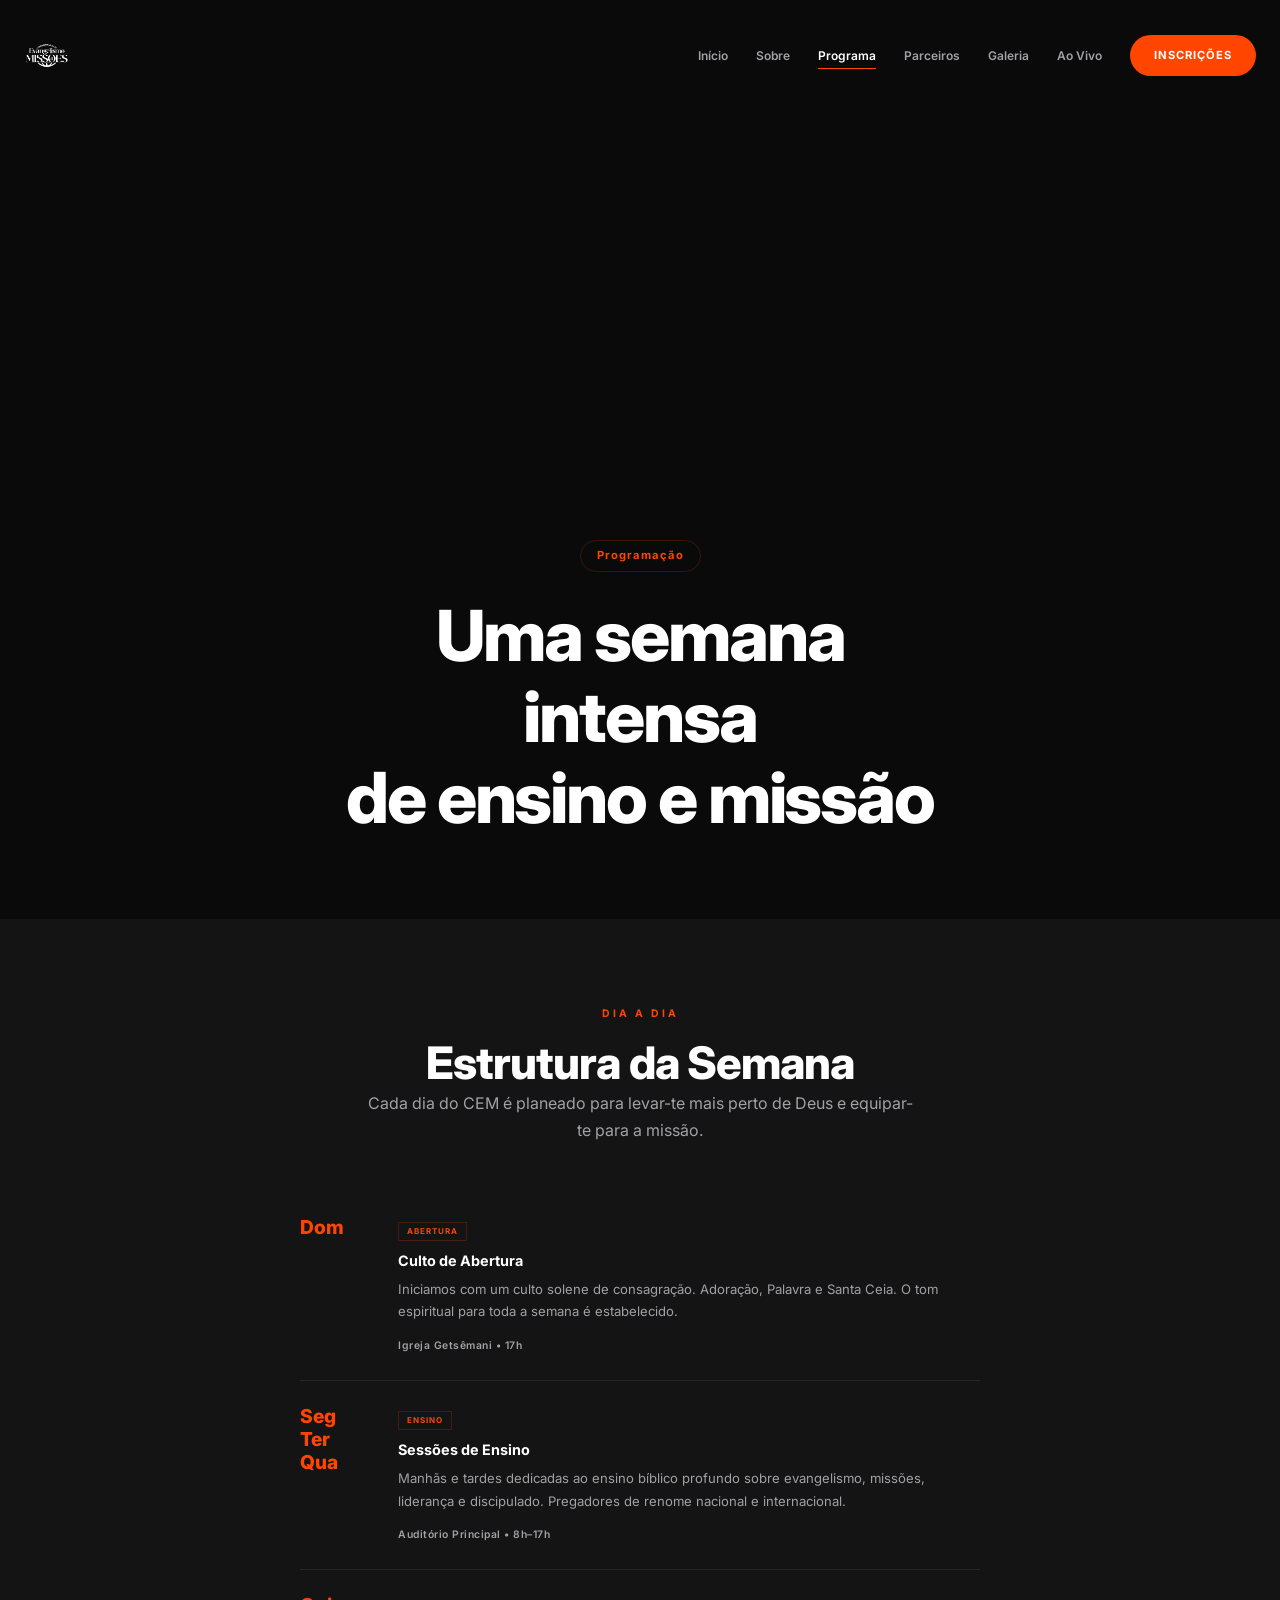
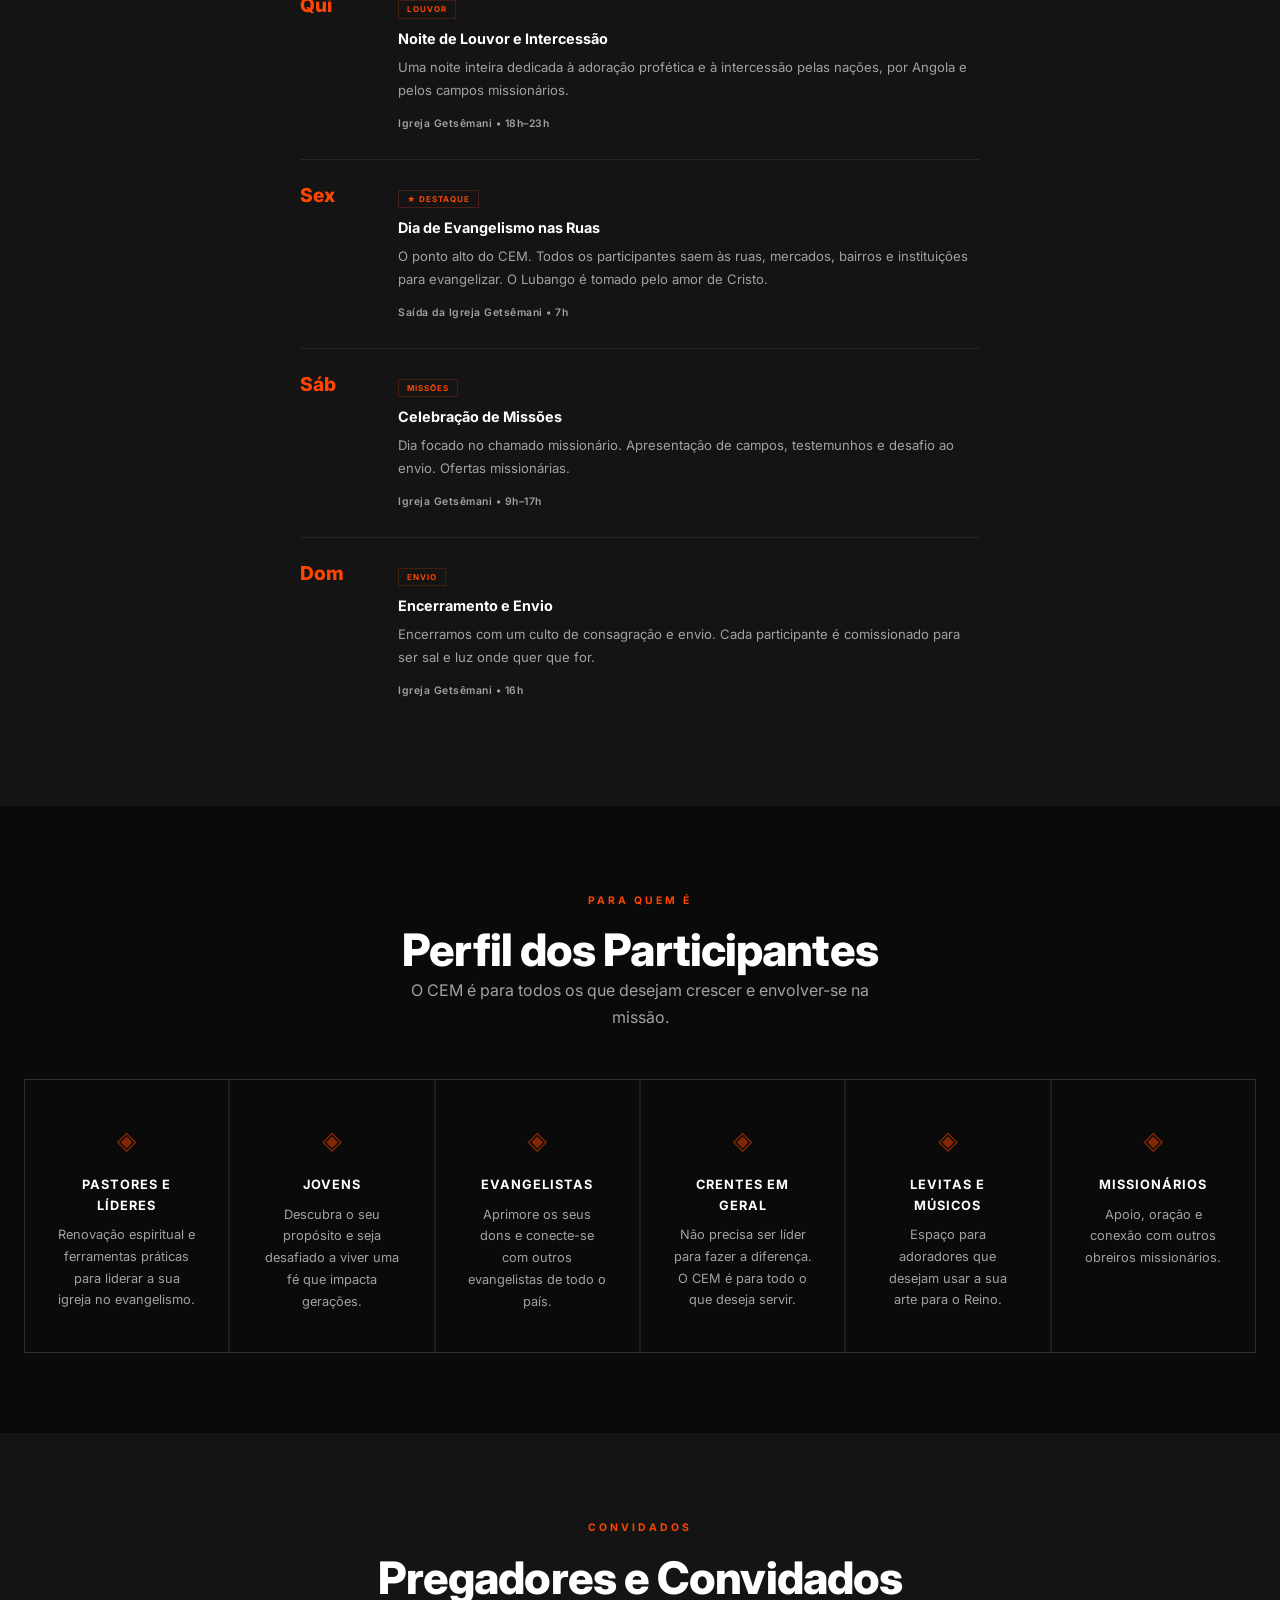
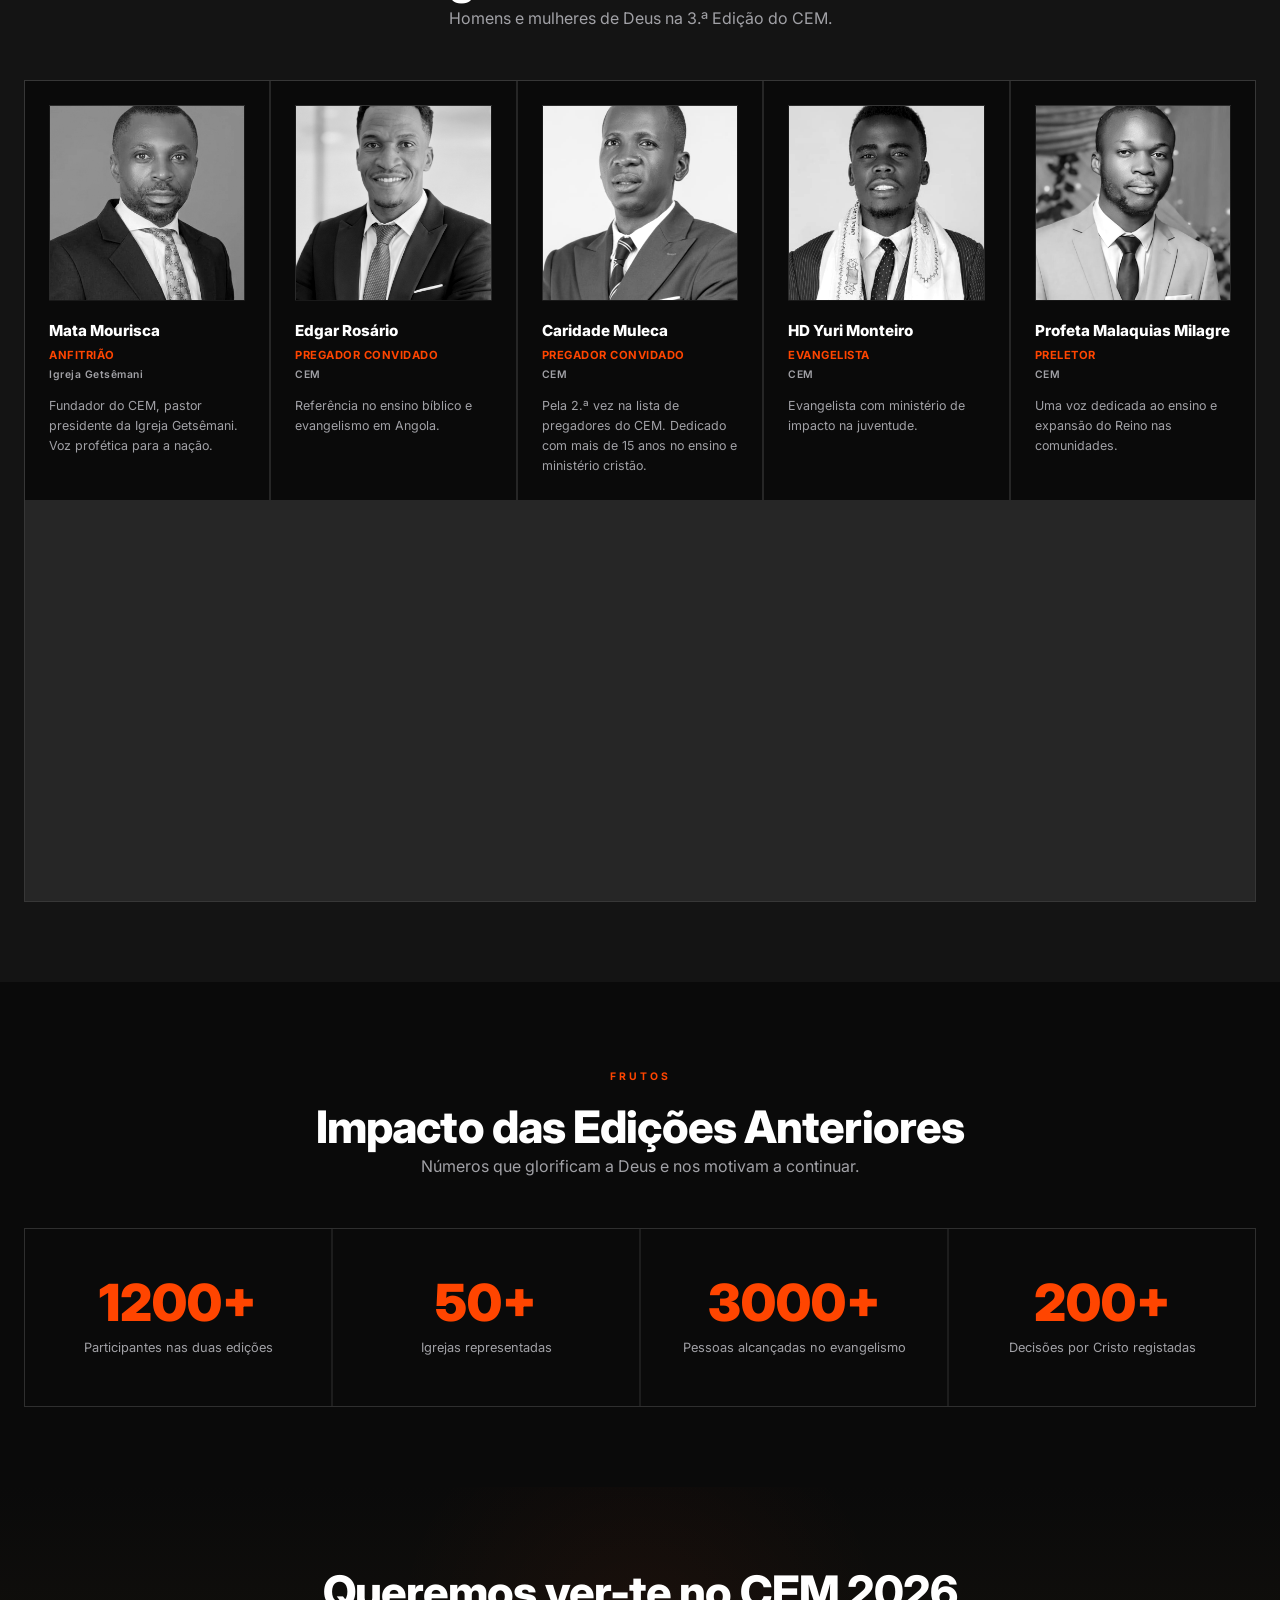
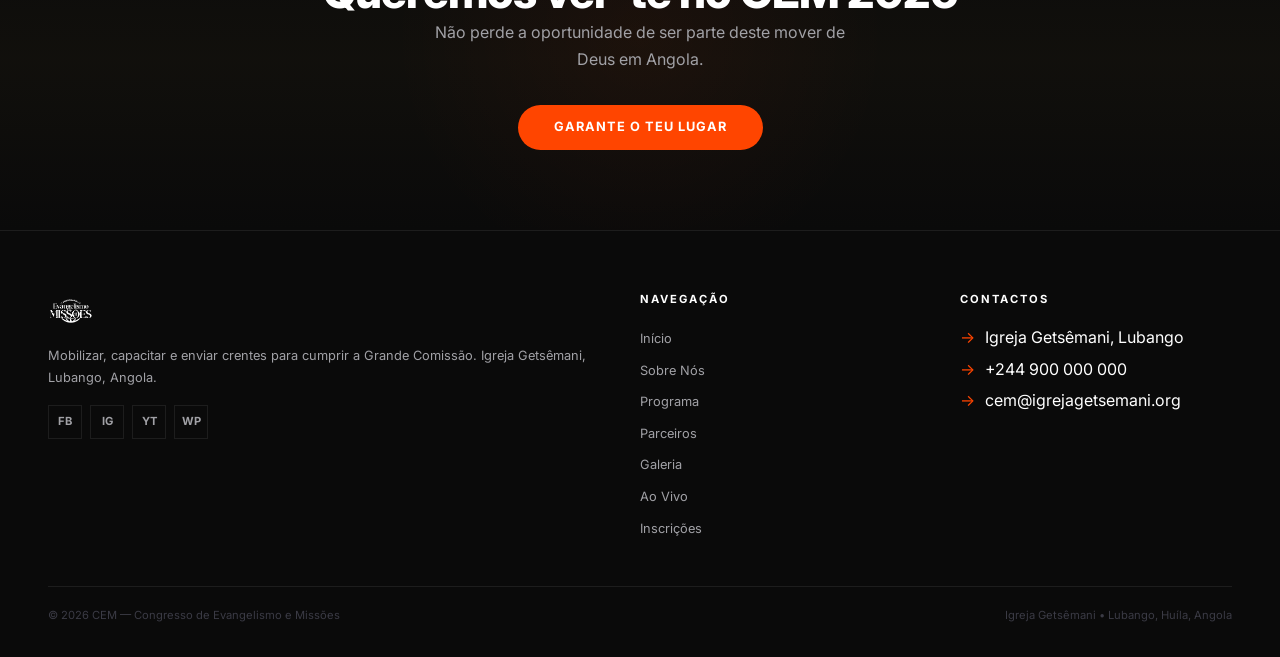
==== commit 67823546: "atualização geral do site CEM 2026" ====
--- a/congresso.html
+++ b/congresso.html
@@ -1,4 +1,4 @@
-<!DOCTYPE html>
+﻿<!DOCTYPE html>
 <html lang="pt">
 <head>
   <meta charset="UTF-8">
@@ -13,8 +13,7 @@
   <header class="header">
     <div class="container">
       <a href="index.html" class="logo">
-        <span class="logo-icon">C</span>
-        <span class="logo-text">Congresso de Evangelismo <small>e Missões</small></span>
+        <img src="images/2026.png" alt="CEM 2026 Logo" class="logo-img">
       </a>
       <nav class="nav-desktop">
         <a href="index.html">Início</a>
@@ -290,8 +289,7 @@
       <div class="footer-grid">
         <div class="footer-brand">
           <a href="index.html" class="logo">
-            <span class="logo-icon">C</span>
-            <span class="logo-text">Congresso de Evangelismo <small>e Missões</small></span>
+            <img src="images/2026.png" alt="CEM 2026 Logo" class="logo-img">
           </a>
           <p>Mobilizar, capacitar e enviar crentes para cumprir a Grande Comissão. Igreja Getsêmani, Lubango, Angola.</p>
           <div class="footer-social">
--- a/css/style.css
+++ b/css/style.css
@@ -229,7 +229,7 @@
 .line-5 { animation-delay: 0.8s; }
 @font-face {
   font-family: 'Holimount';
-  src: url('../fonts/Holimount.otf') format('opentype');
+  src: url('[data-uri]') format('opentype');
   font-weight: normal;
   font-style: normal;
   font-display: swap;
